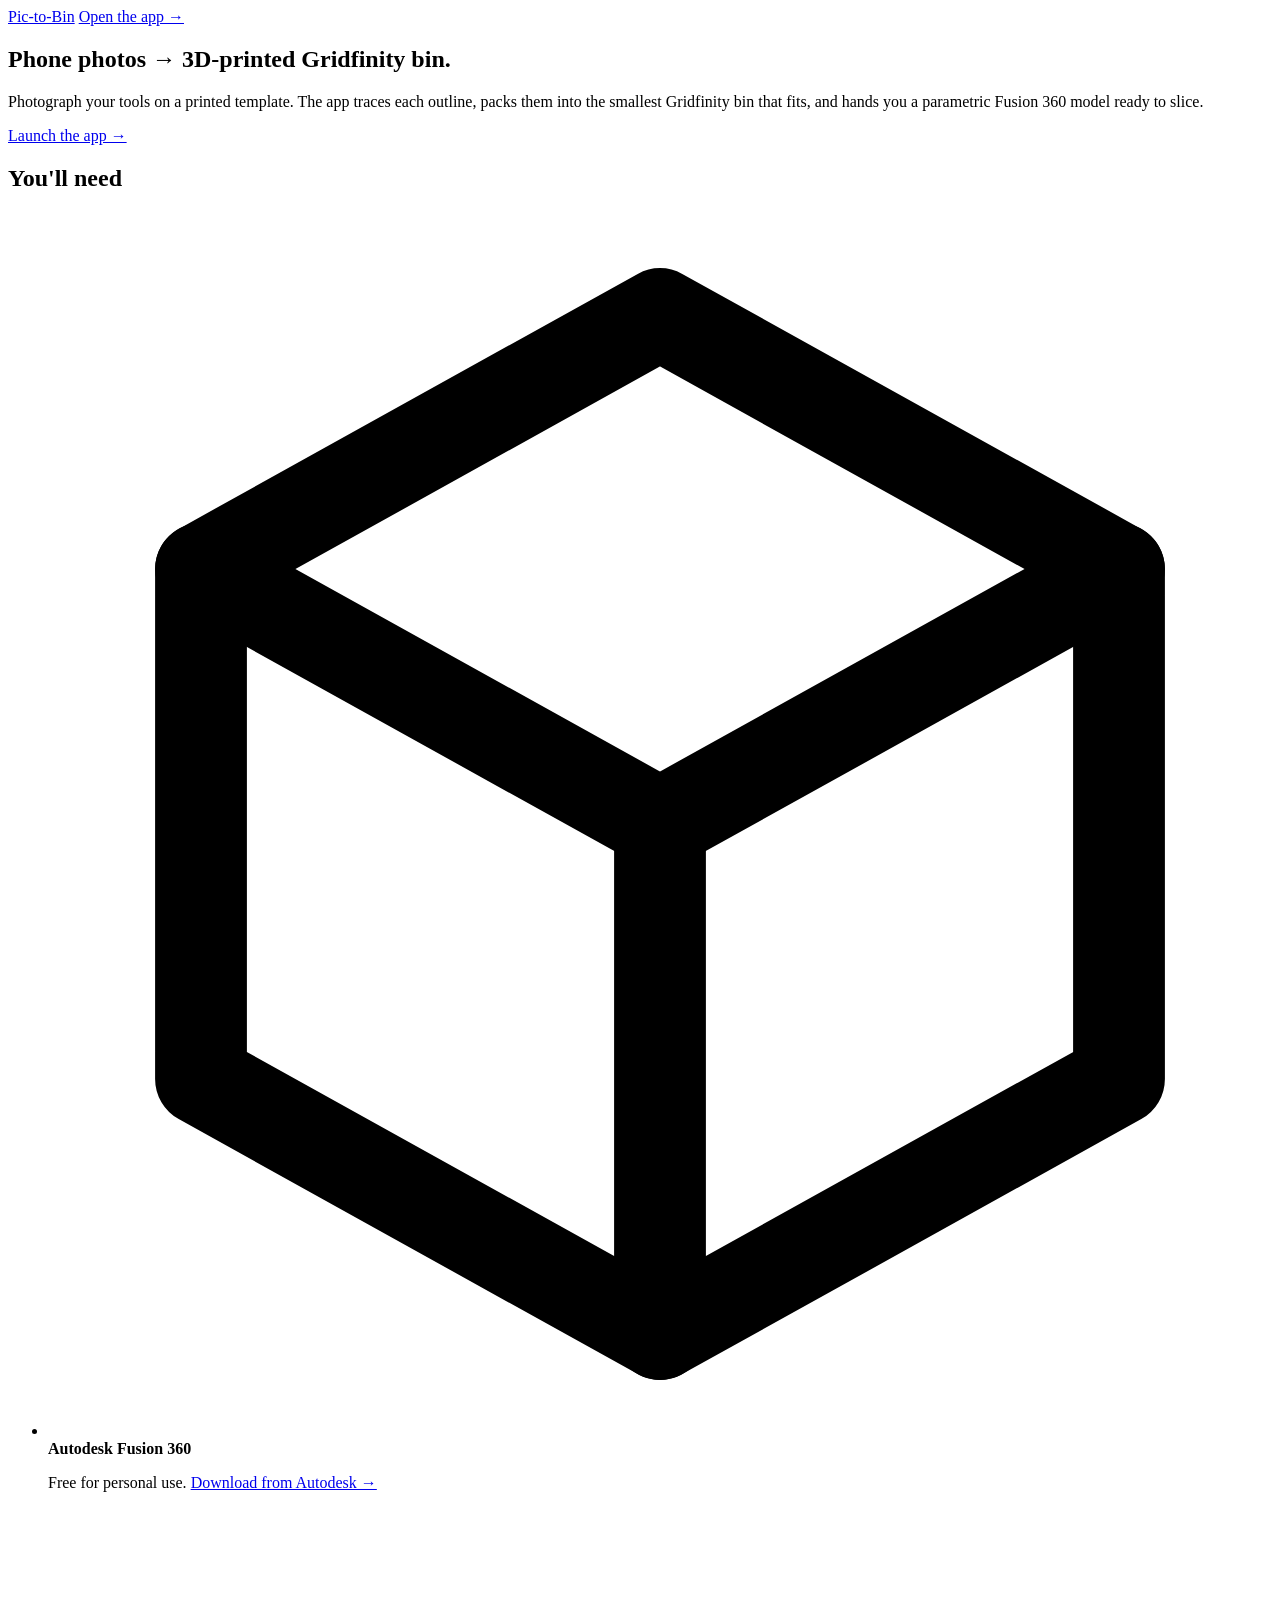
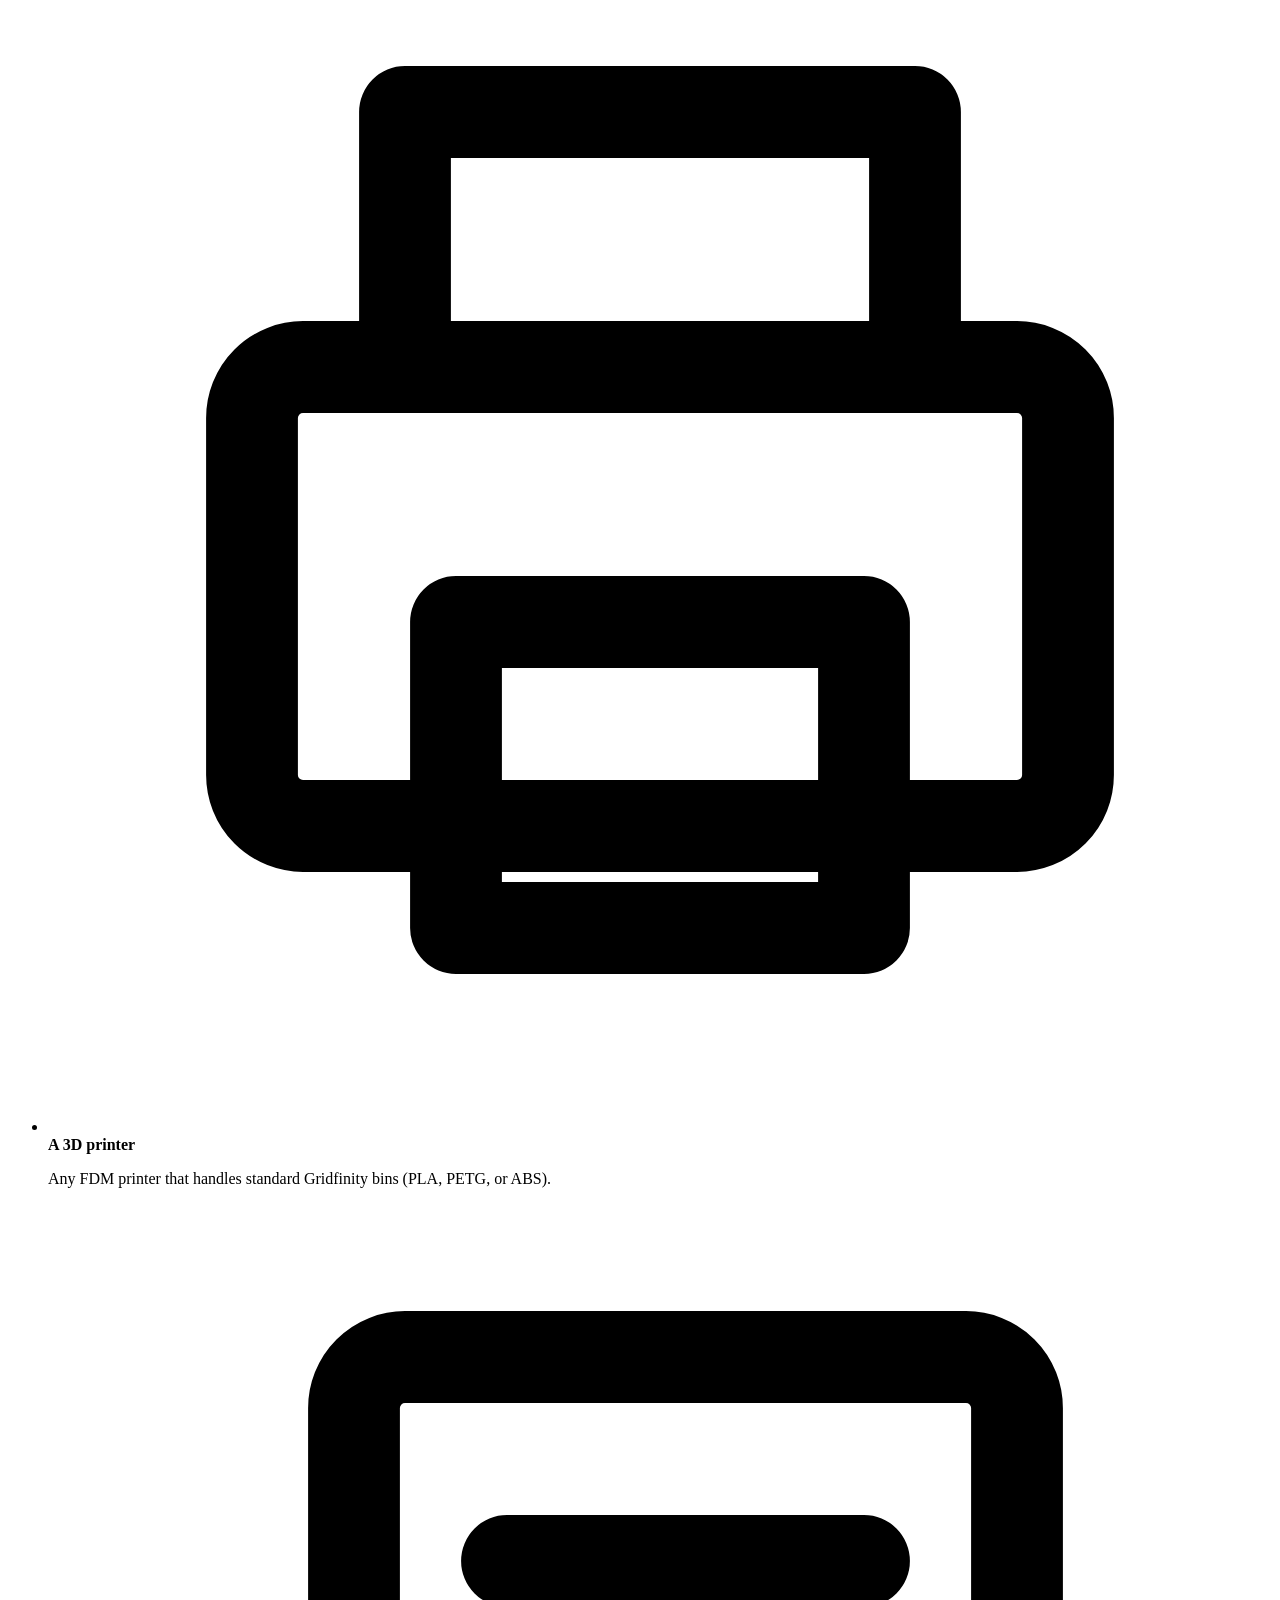
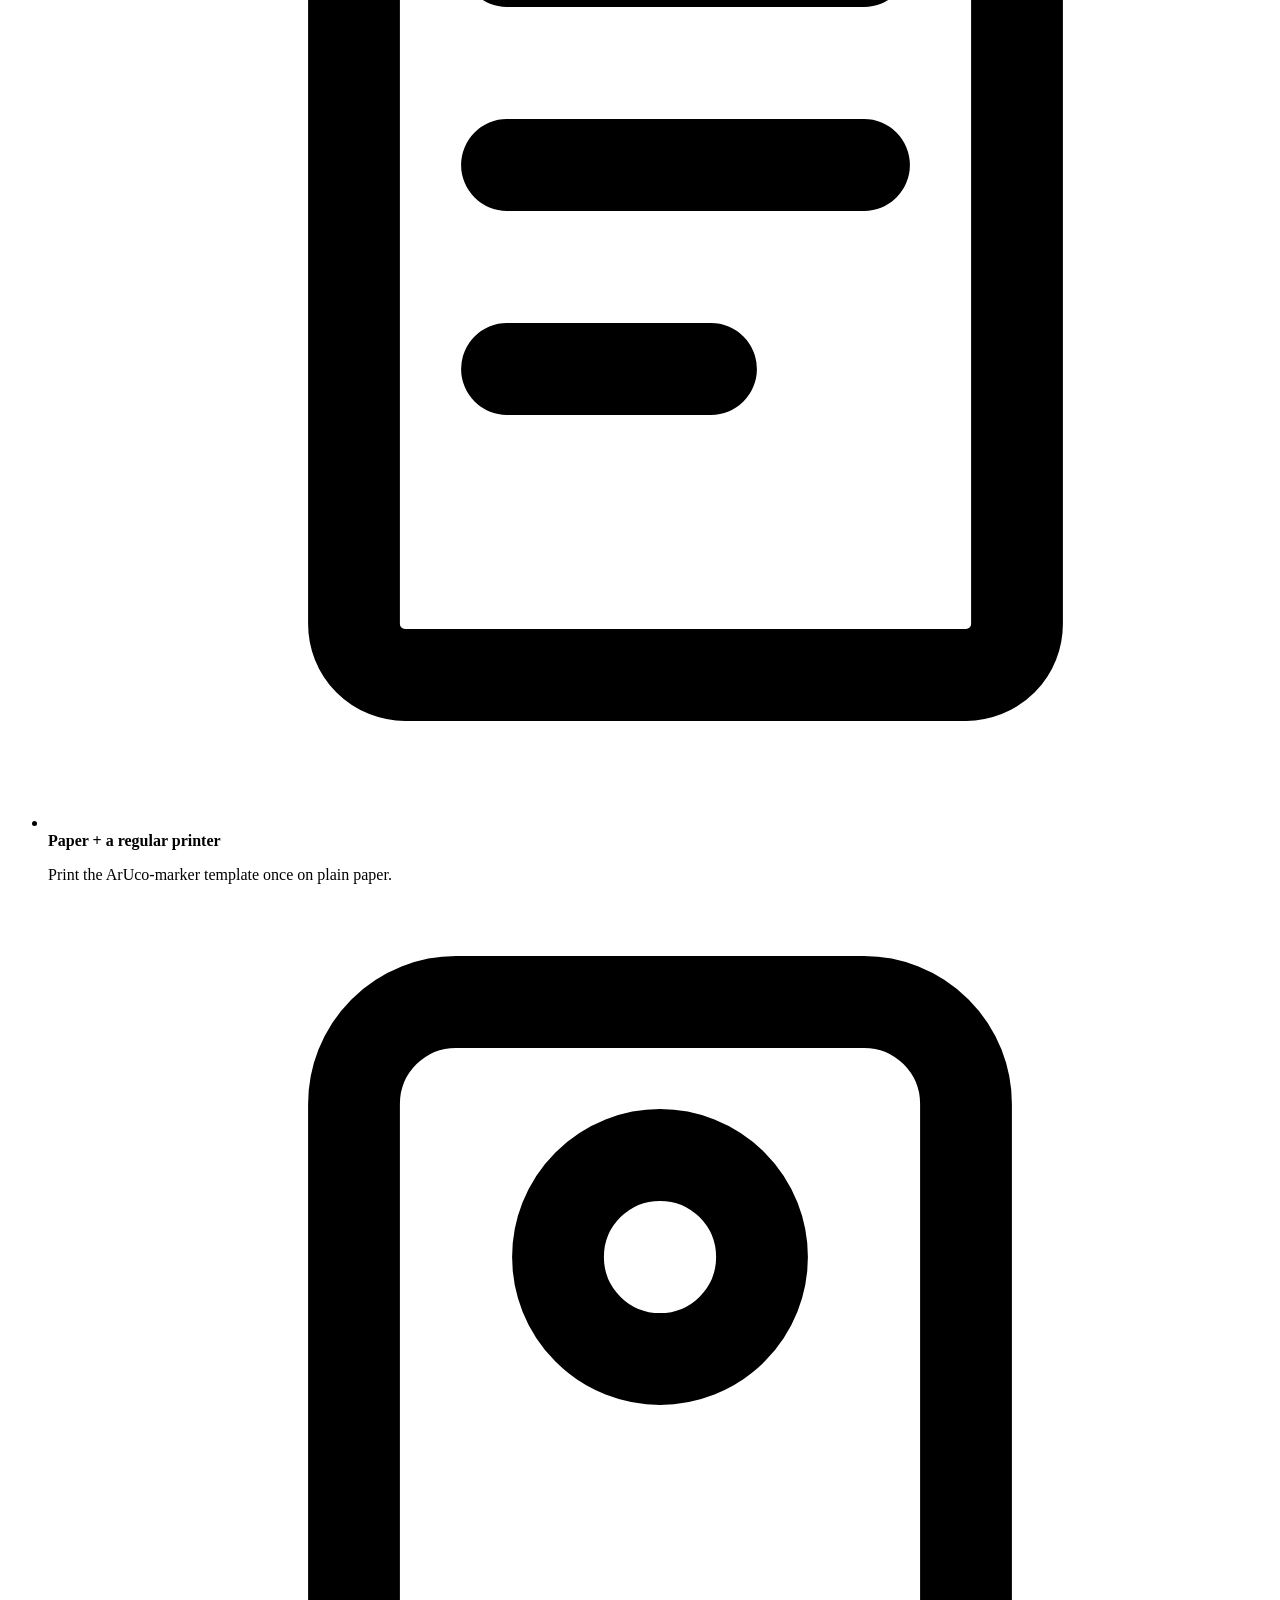
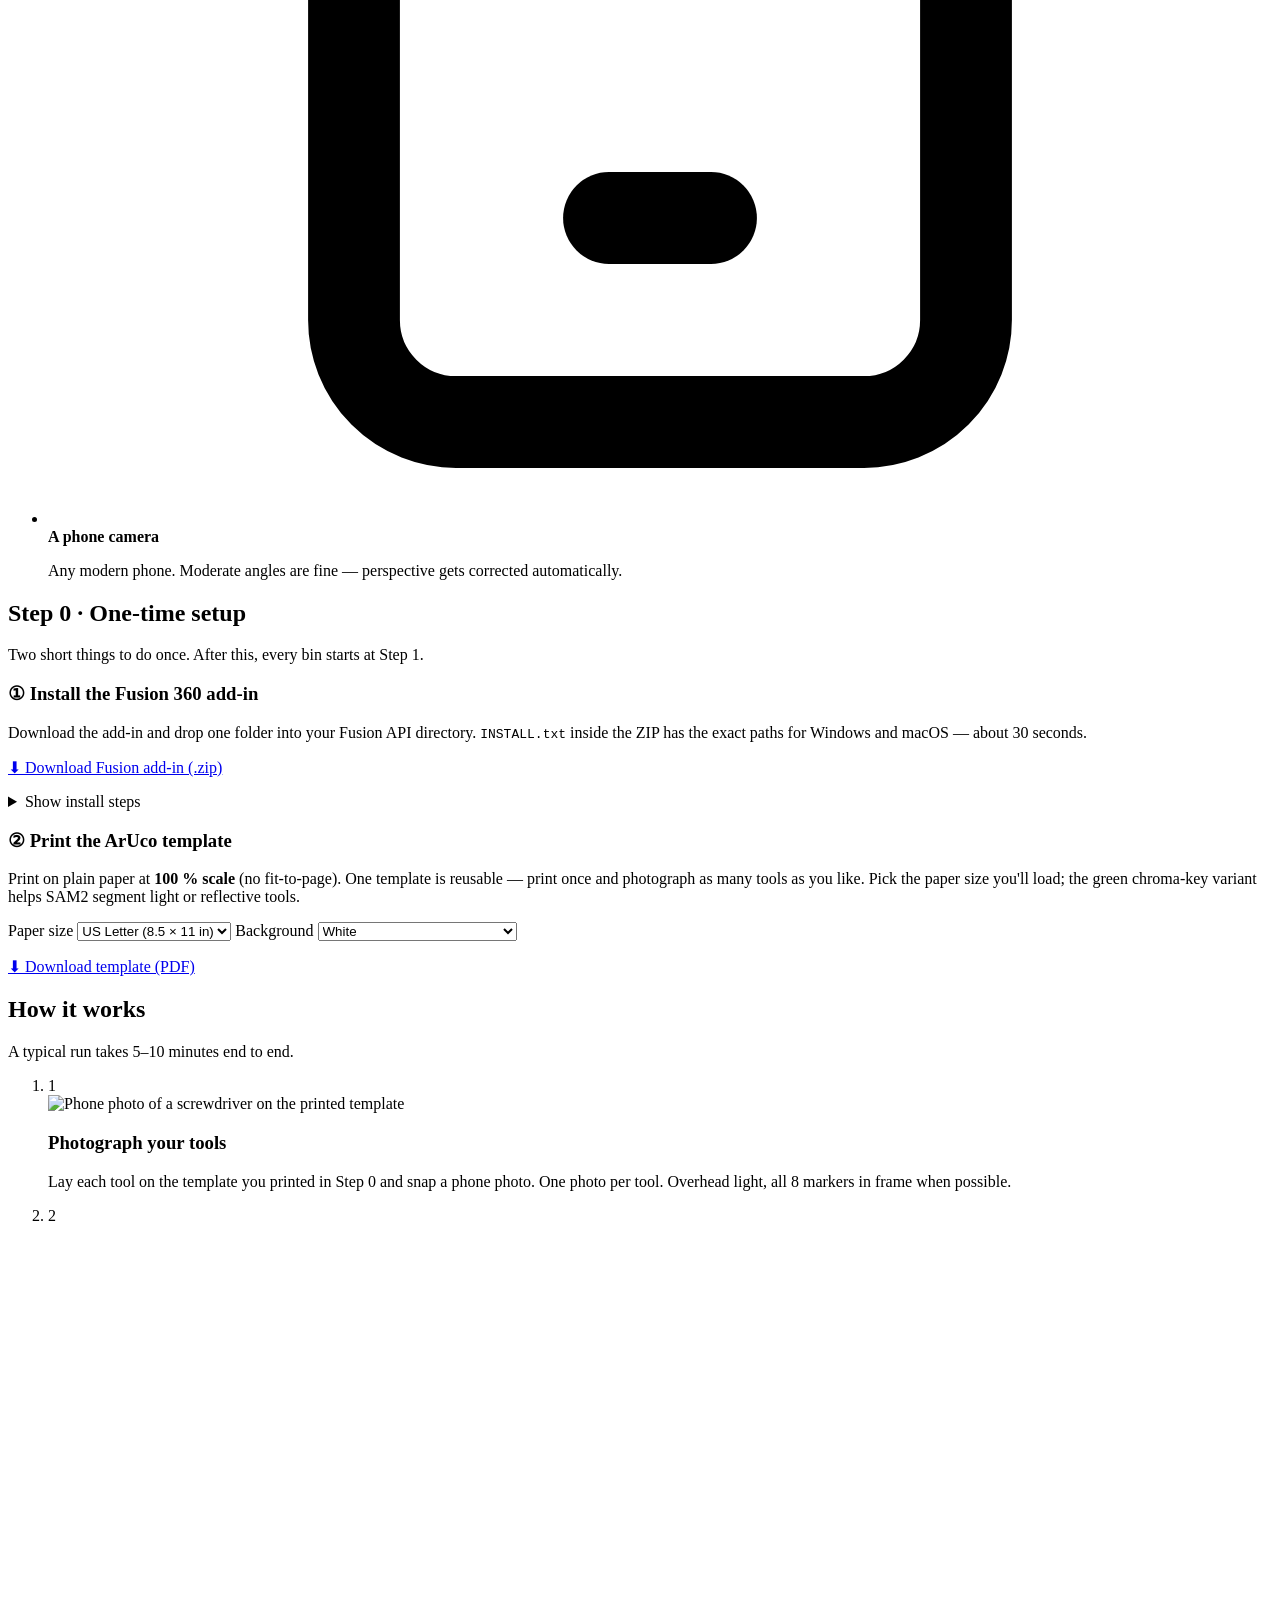
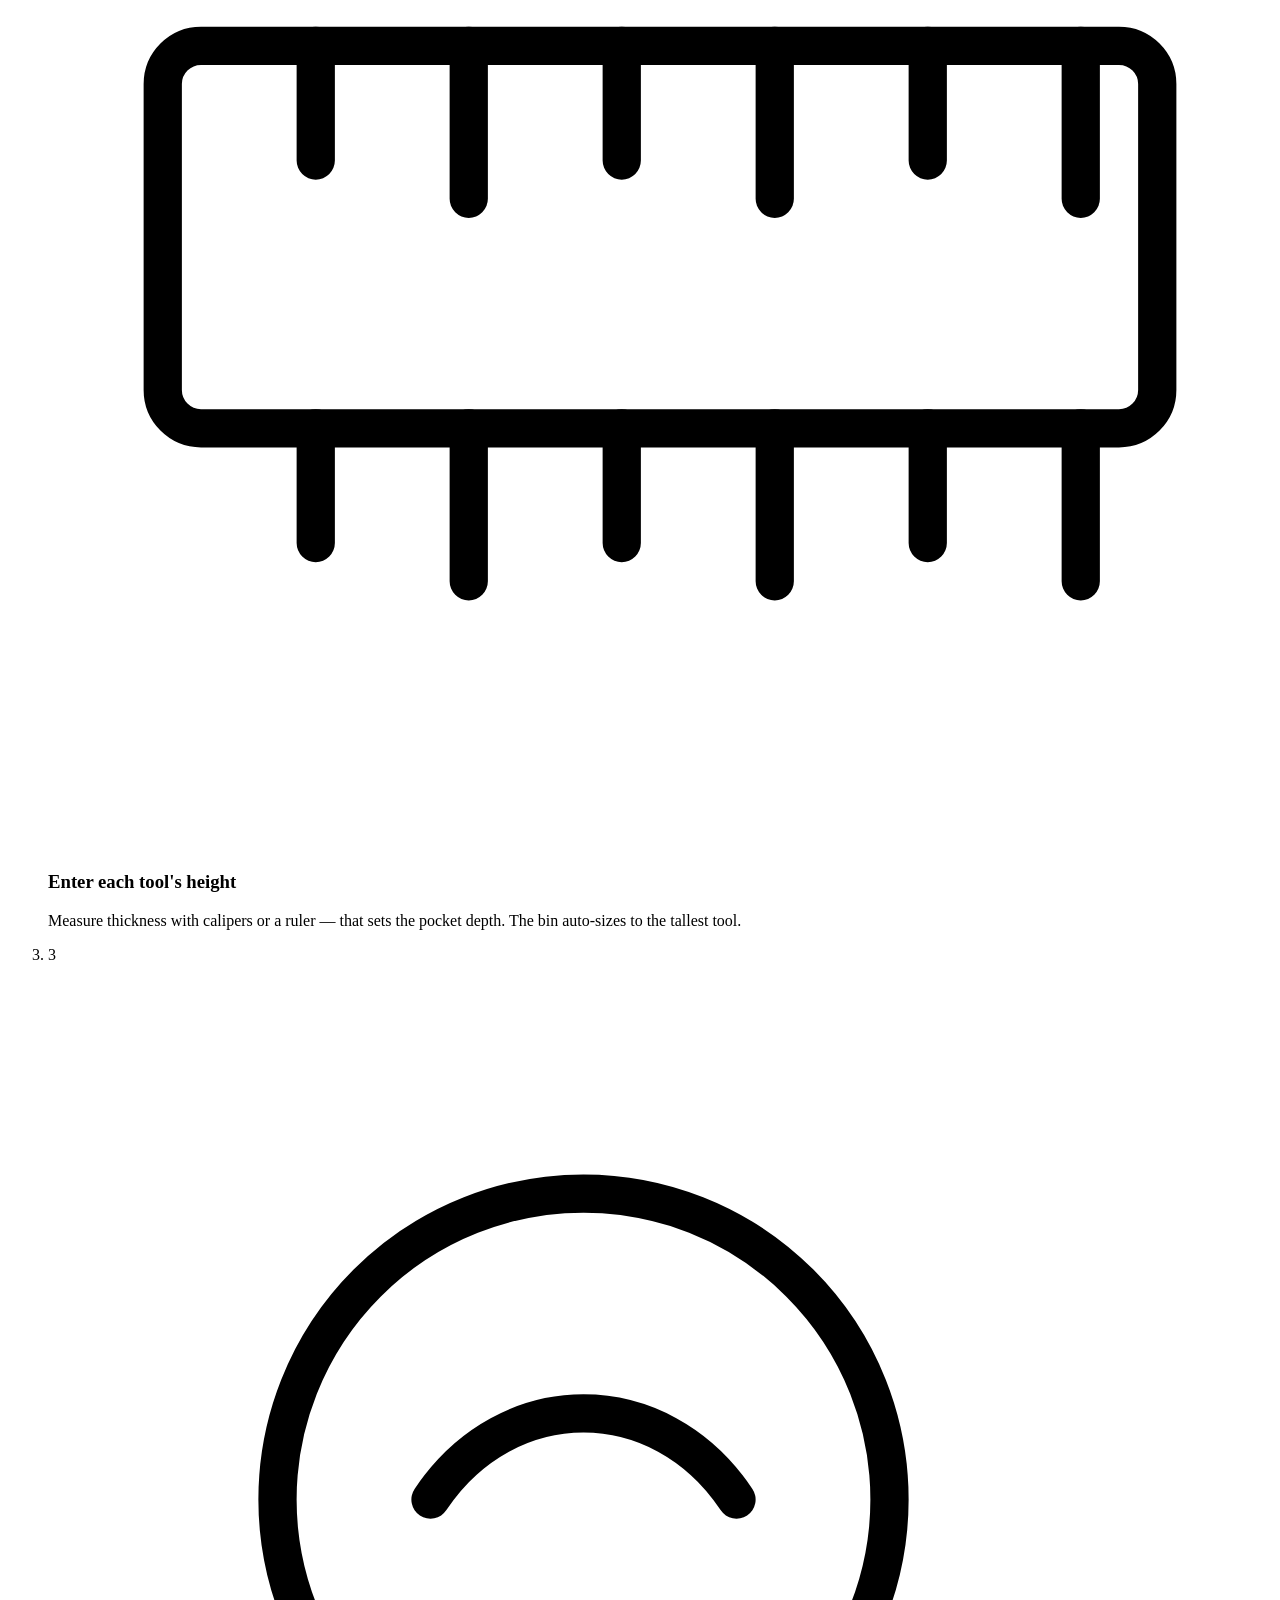
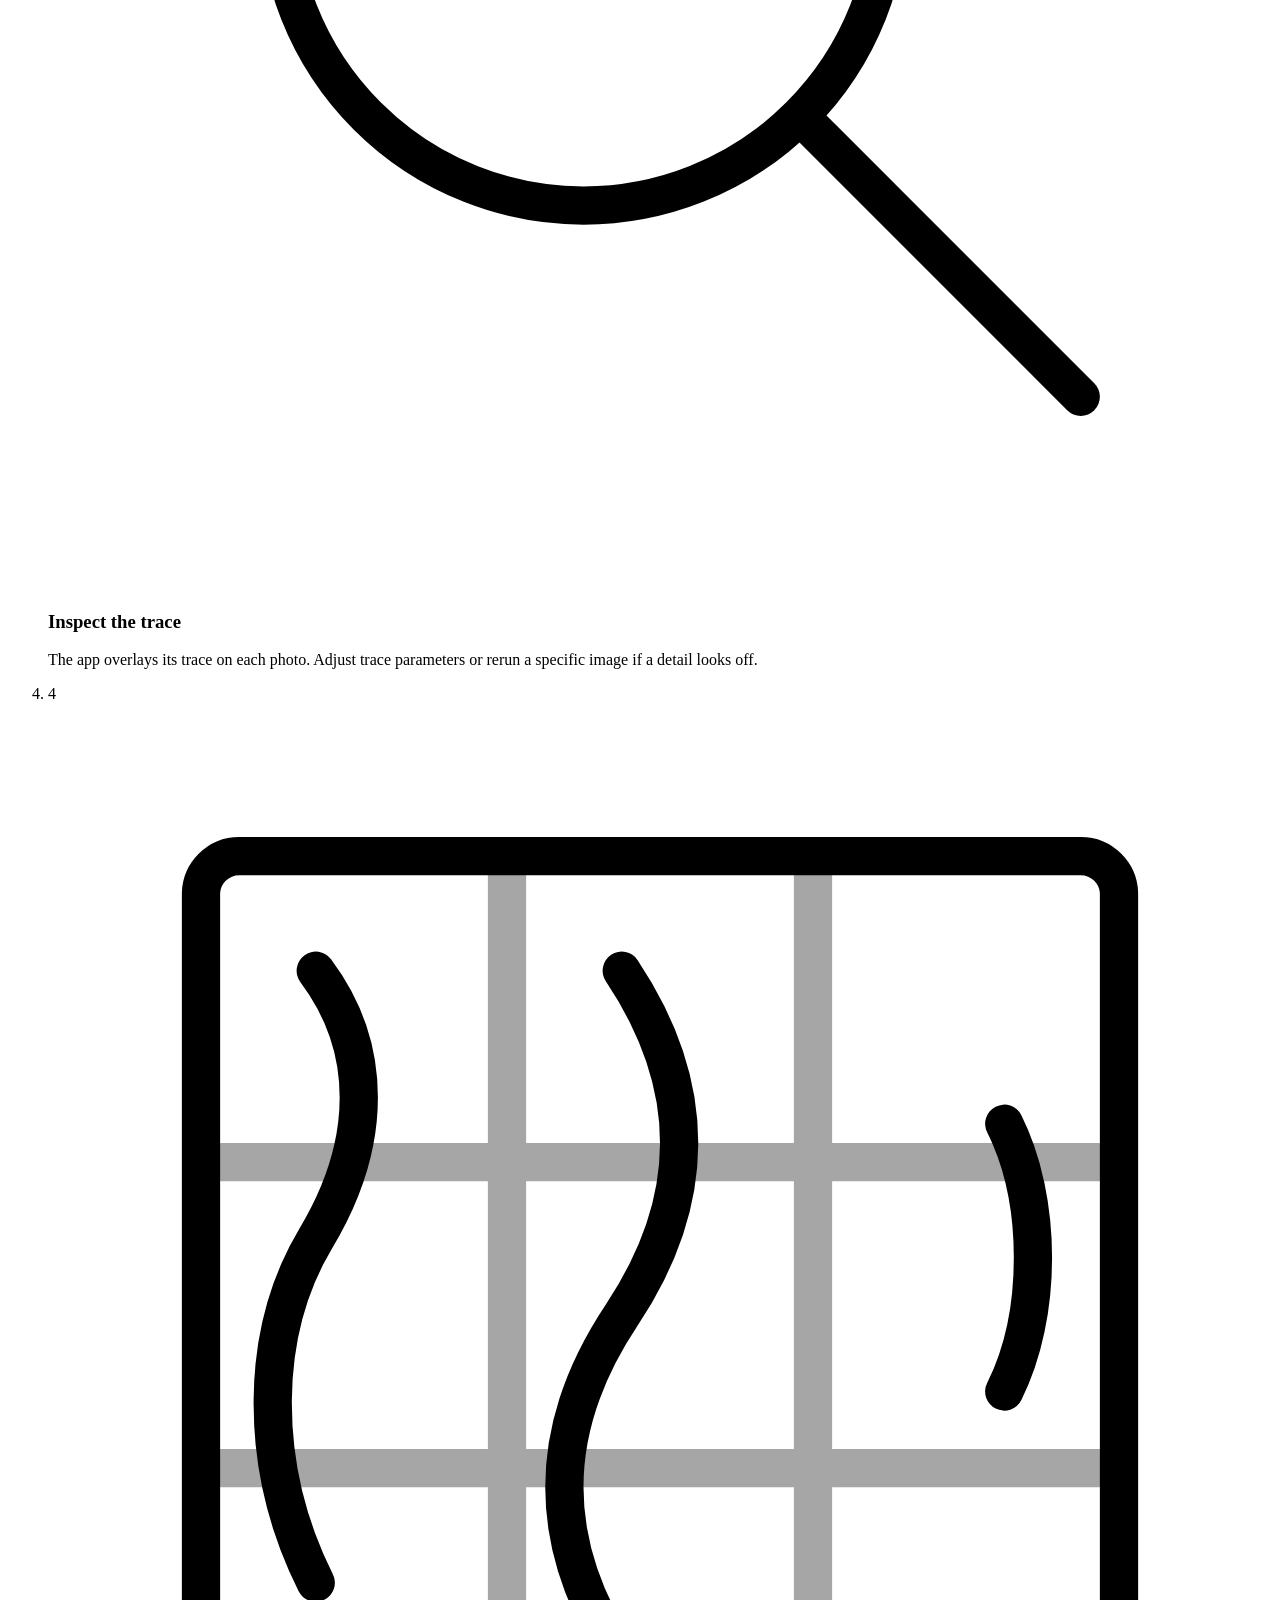
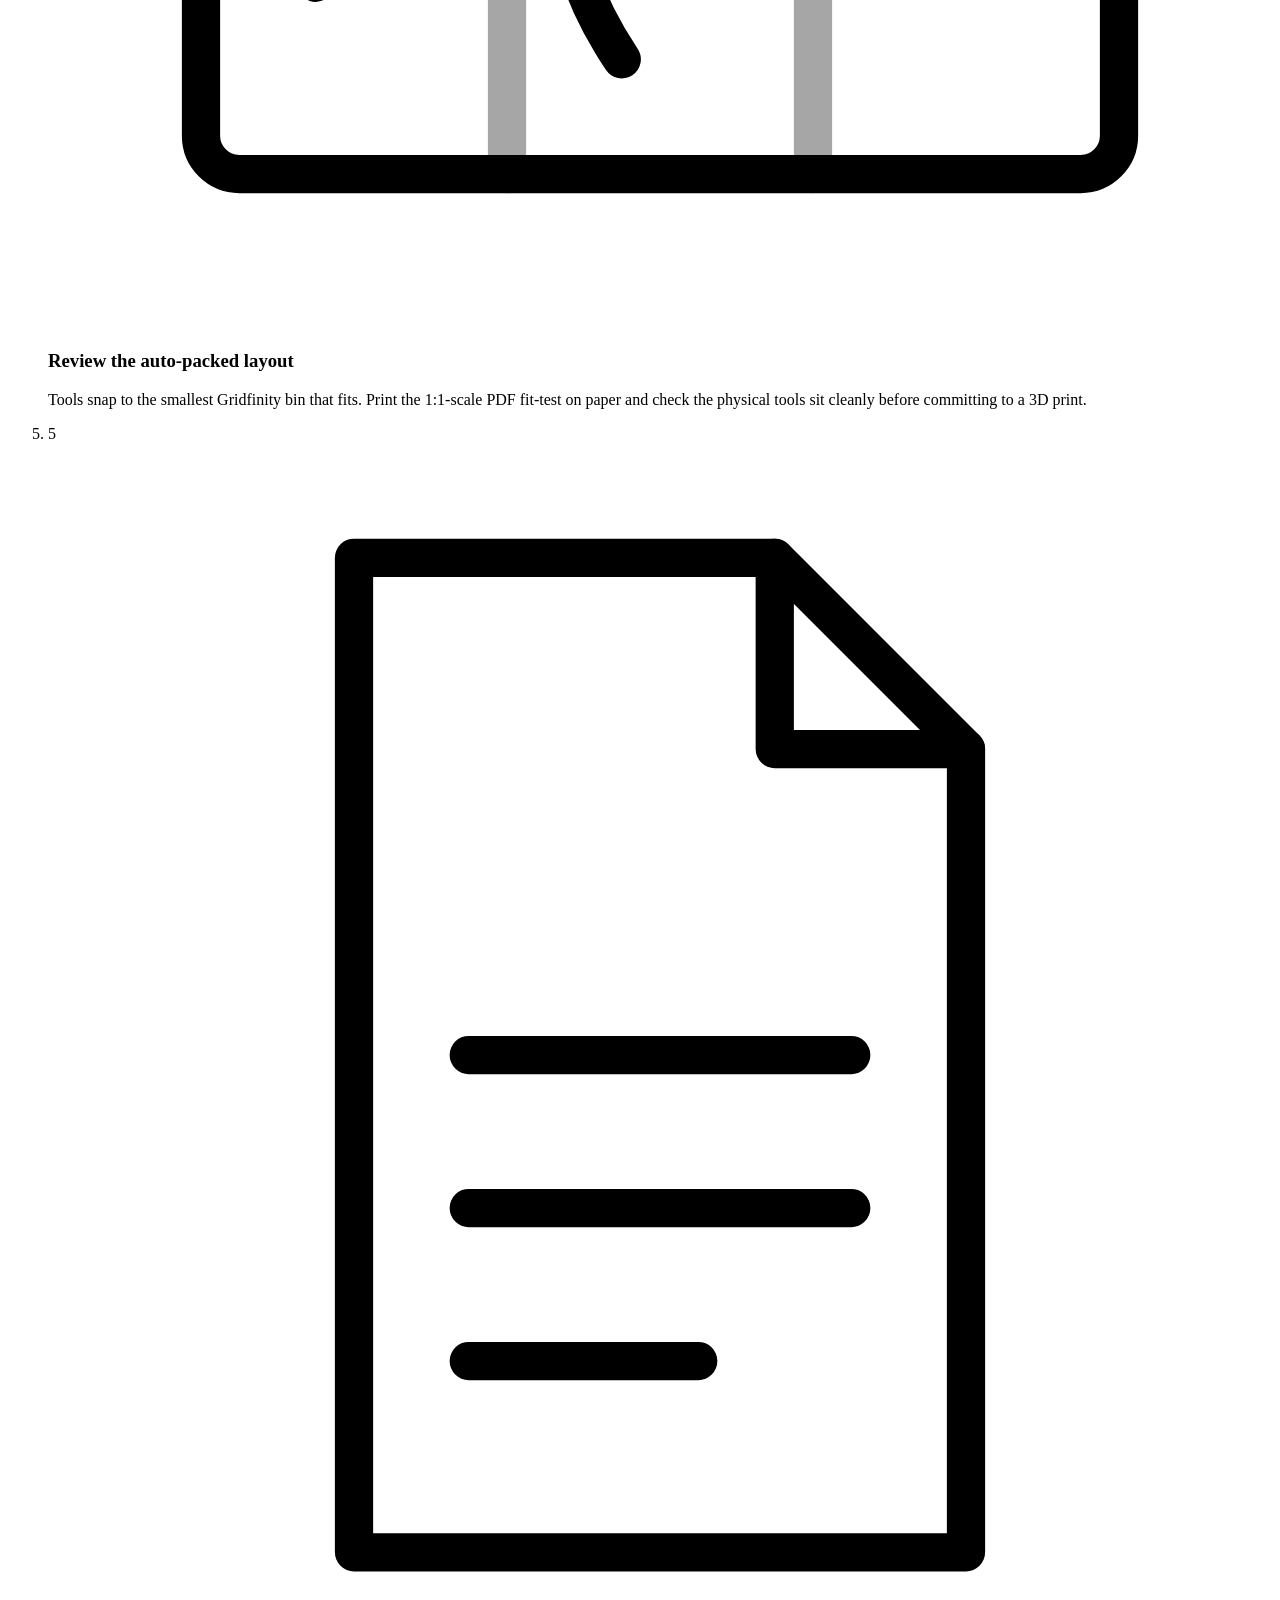
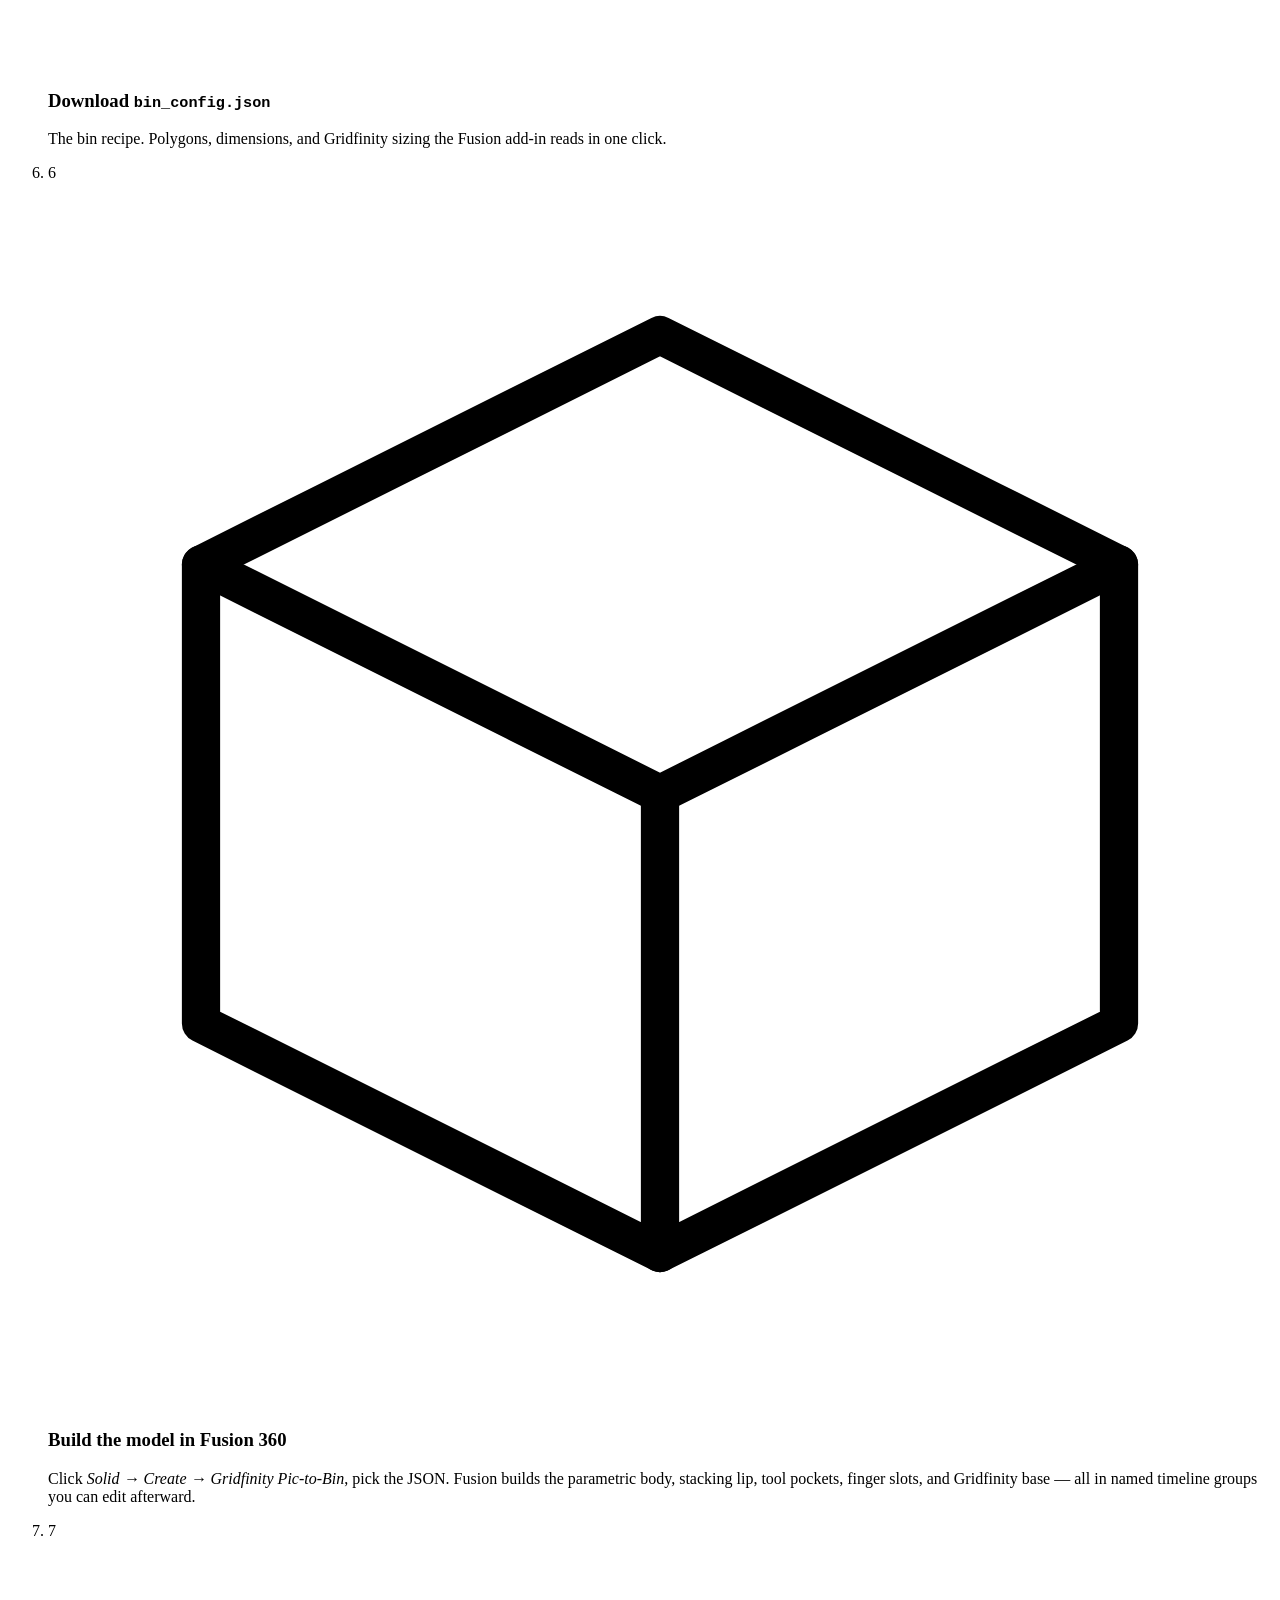
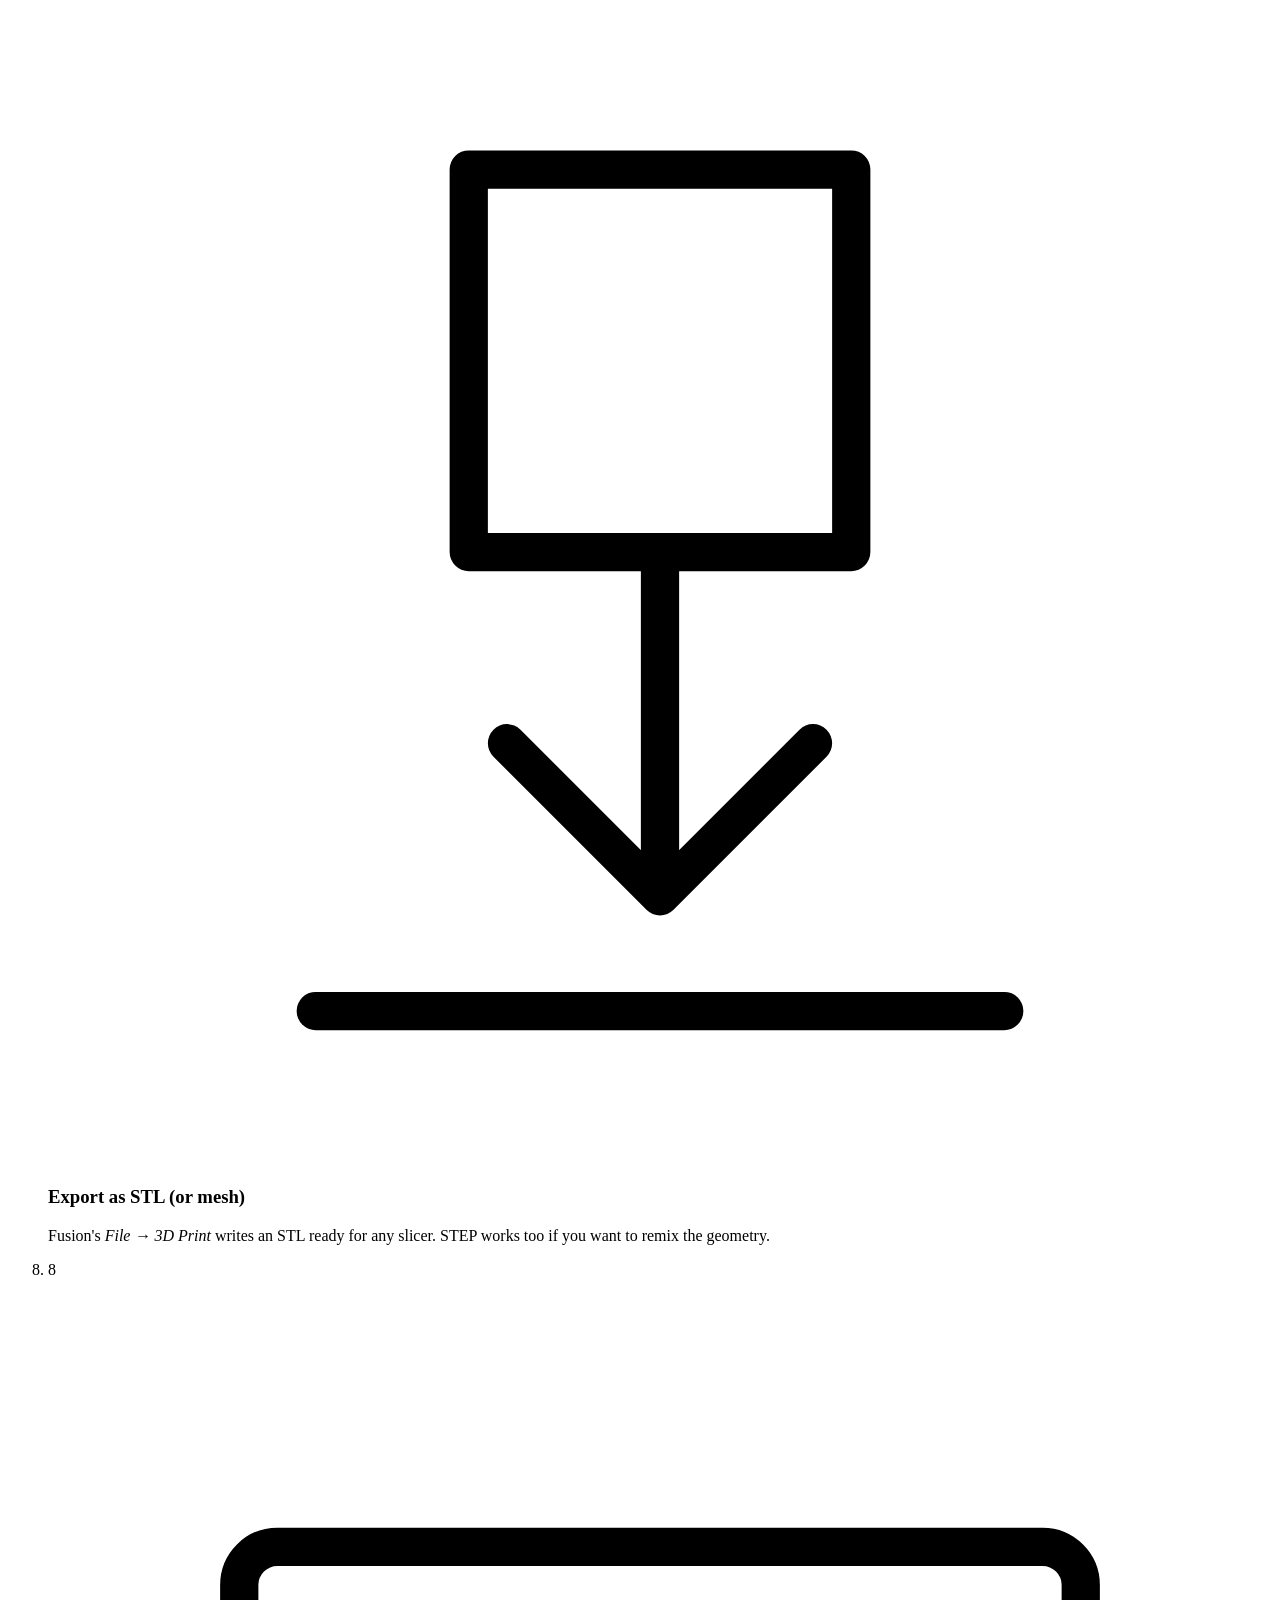
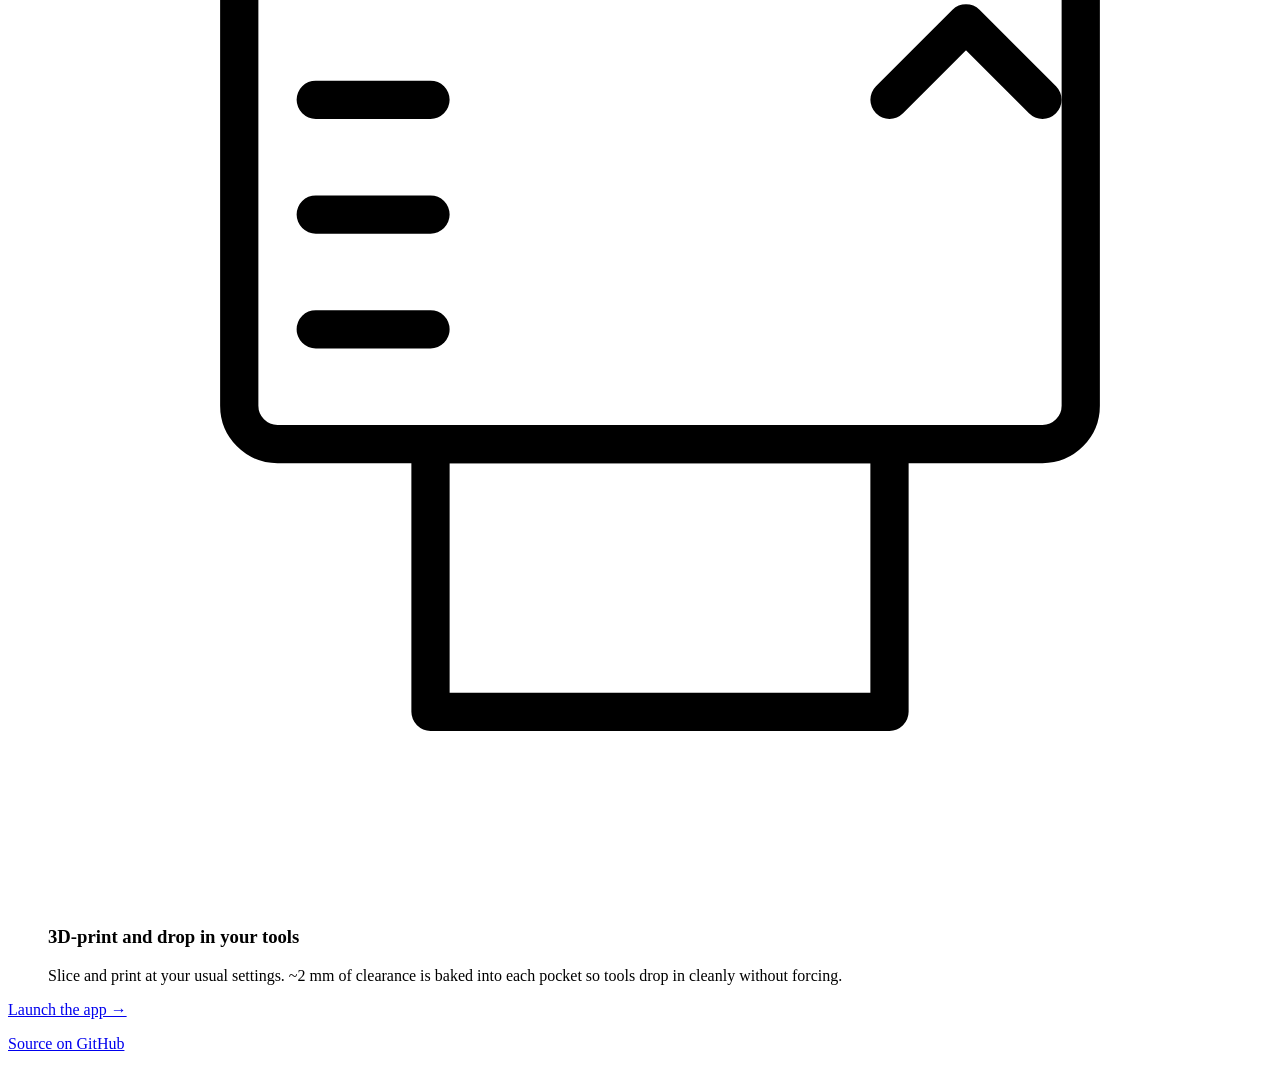
==== pic_to_bin/web/static/home.html @ fcd8dfe0 "Polish web app for hosted use: home page, add-in-only Fusion, one-time setup Three changes that get " ====
<!doctype html>
<html lang="en">
<head>
  <meta charset="utf-8">
  <meta name="viewport" content="width=device-width, initial-scale=1">
  <title>Pic-to-Bin — Phone photos to 3D-printed Gridfinity bins</title>
  <meta name="description" content="Photograph tools on a printed template, get a parametric Gridfinity bin model ready to 3D-print.">
  <link rel="icon" type="image/png" sizes="32x32" href="/static/favicon-32.png">
  <link rel="icon" type="image/png" sizes="64x64" href="/static/favicon-64.png">
  <link rel="stylesheet" href="/static/styles.css">
</head>
<body class="home">

  <header class="home-header">
    <a class="home-brand" href="/">Pic-to-Bin</a>
    <a class="home-nav-link" href="/app">Open the app →</a>
  </header>

  <main class="home-main">

    <!-- Hero -->
    <section class="hero">
      <h1>Phone photos → 3D-printed Gridfinity bin.</h1>
      <p class="hero-sub">
        Photograph your tools on a printed template. The app traces each
        outline, packs them into the smallest Gridfinity bin that fits,
        and hands you a parametric Fusion 360 model ready to slice.
      </p>
      <a class="primary button-link hero-cta" href="/app">Launch the app →</a>
    </section>

    <!-- Requirements -->
    <section class="card">
      <h2>You'll need</h2>
      <ul class="requirements">
        <li>
          <svg viewBox="0 0 24 24" fill="none" stroke="currentColor" stroke-width="1.8" stroke-linecap="round" stroke-linejoin="round">
            <path d="M12 2 3 7v10l9 5 9-5V7z"/>
            <path d="M3 7l9 5 9-5"/>
            <path d="M12 12v10"/>
          </svg>
          <div>
            <strong>Autodesk Fusion 360</strong>
            <p>Free for personal use.
              <a href="https://www.autodesk.com/products/fusion/personal" target="_blank" rel="noopener">Download from Autodesk →</a>
            </p>
          </div>
        </li>
        <li>
          <svg viewBox="0 0 24 24" fill="none" stroke="currentColor" stroke-width="1.8" stroke-linecap="round" stroke-linejoin="round">
            <rect x="4" y="9" width="16" height="9" rx="1"/>
            <path d="M7 9V4h10v5"/>
            <path d="M8 14h8v6H8z"/>
          </svg>
          <div>
            <strong>A 3D printer</strong>
            <p>Any FDM printer that handles standard Gridfinity bins (PLA, PETG, or ABS).</p>
          </div>
        </li>
        <li>
          <svg viewBox="0 0 24 24" fill="none" stroke="currentColor" stroke-width="1.8" stroke-linecap="round" stroke-linejoin="round">
            <rect x="6" y="3" width="13" height="18" rx="1"/>
            <path d="M9 7h7M9 11h7M9 15h4"/>
          </svg>
          <div>
            <strong>Paper + a regular printer</strong>
            <p>Print the ArUco-marker template once on plain paper.</p>
          </div>
        </li>
        <li>
          <svg viewBox="0 0 24 24" fill="none" stroke="currentColor" stroke-width="1.8" stroke-linecap="round" stroke-linejoin="round">
            <rect x="6" y="2" width="12" height="20" rx="2"/>
            <path d="M11 18h2"/>
            <circle cx="12" cy="7" r="2"/>
          </svg>
          <div>
            <strong>A phone camera</strong>
            <p>Any modern phone. Moderate angles are fine — perspective gets corrected automatically.</p>
          </div>
        </li>
      </ul>
    </section>

    <!-- Step 0: One-time setup (Fusion add-in + print template) -->
    <section class="card fusion-install-card">
      <h2>Step 0 · One-time setup</h2>
      <p class="section-hint">
        Two short things to do once. After this, every bin starts at Step 1.
      </p>

      <div class="setup-block">
        <h3>① Install the Fusion 360 add-in</h3>
        <p>
          Download the add-in and drop one folder into your Fusion API
          directory. <code>INSTALL.txt</code> inside the ZIP has the
          exact paths for Windows and macOS — about 30 seconds.
        </p>
        <p>
          <a class="primary button-link" href="/download/fusion-addin.zip" download>
            ⬇ Download Fusion add-in (.zip)
          </a>
        </p>
        <details class="install-summary">
          <summary>Show install steps</summary>
          <ol class="fusion-steps">
            <li>
              Extract <code>pic-to-bin-fusion.zip</code>. Inside you'll see
              an <code>AddIns/pic_to_bin/</code> folder.
            </li>
            <li>
              Open your Fusion 360 API directory:
              <ul>
                <li><strong>Windows:</strong> <code>%APPDATA%\Autodesk\Autodesk Fusion 360\API</code></li>
                <li><strong>macOS:</strong> <code>~/Library/Application Support/Autodesk/Autodesk Fusion 360/API</code></li>
              </ul>
            </li>
            <li>
              Drag the ZIP's <code>AddIns/pic_to_bin</code> folder into
              the API's <code>AddIns/</code> folder (so the path ends with
              <code>…/AddIns/pic_to_bin/pic_to_bin.py</code>).
            </li>
            <li>
              In Fusion 360, press <strong>Shift+S</strong>, switch to the
              <strong>Add-Ins</strong> tab, select <em>pic_to_bin</em>, and
              click <strong>Run</strong>. Tick <em>"Run on Startup"</em> so
              the button shows up every session.
            </li>
            <li>
              In a Design workspace, the new button appears under
              <em>Solid → Create → Gridfinity Pic-to-Bin</em>.
            </li>
          </ol>
        </details>
      </div>

      <div class="setup-block">
        <h3>② Print the ArUco template</h3>
        <p>
          Print on plain paper at <strong>100 % scale</strong> (no
          fit-to-page). One template is reusable — print once and
          photograph as many tools as you like. Pick the paper size
          you'll load; the green chroma-key variant helps SAM2 segment
          light or reflective tools.
        </p>
        <div class="template-picker">
          <label class="template-field">
            <span>Paper size</span>
            <select id="tpl-size">
              <option value="letter">US Letter (8.5 × 11 in)</option>
              <option value="legal">US Legal (8.5 × 14 in)</option>
              <option value="a5">A5 (148 × 210 mm)</option>
            </select>
          </label>
          <label class="template-field">
            <span>Background</span>
            <select id="tpl-bg">
              <option value="white">White</option>
              <option value="green">Chroma-key green (#00B140)</option>
            </select>
          </label>
        </div>
        <p>
          <a id="tpl-download"
             class="primary button-link"
             href="/static/templates/template_letter_white.pdf"
             download="pic_to_bin_template_letter_white.pdf">
            ⬇ Download template (PDF)
          </a>
        </p>
      </div>
    </section>

    <script>
      // Wire the template-picker selects to the download link.
      (() => {
        const size = document.getElementById('tpl-size');
        const bg = document.getElementById('tpl-bg');
        const link = document.getElementById('tpl-download');
        if (!size || !bg || !link) return;
        const update = () => {
          const s = size.value, b = bg.value;
          link.href = `/static/templates/template_${s}_${b}.pdf`;
          link.setAttribute(
            'download', `pic_to_bin_template_${s}_${b}.pdf`);
        };
        size.addEventListener('change', update);
        bg.addEventListener('change', update);
      })();
    </script>

    <!-- How it works -->
    <section class="card">
      <h2>How it works</h2>
      <p class="section-hint">A typical run takes 5–10 minutes end to end.</p>

      <ol class="how-steps">

        <li>
          <div class="step-num">1</div>
          <img class="step-photo" src="/static/photo_tips/screwdriver_green.jpg" alt="Phone photo of a screwdriver on the printed template">
          <div class="step-text">
            <h3>Photograph your tools</h3>
            <p>Lay each tool on the template you printed in Step 0 and
              snap a phone photo. One photo per tool. Overhead light, all
              8 markers in frame when possible.</p>
          </div>
        </li>

        <li>
          <div class="step-num">2</div>
          <div class="step-icon-art" aria-hidden="true">
            <svg viewBox="0 0 64 64" fill="none" stroke="currentColor" stroke-width="2" stroke-linecap="round" stroke-linejoin="round">
              <rect x="6" y="22" width="52" height="20" rx="2"/>
              <path d="M14 22v6M22 22v8M30 22v6M38 22v8M46 22v6M54 22v8"/>
              <path d="M14 42v6M22 42v8M30 42v6M38 42v8M46 42v6M54 42v8"/>
            </svg>
          </div>
          <div class="step-text">
            <h3>Enter each tool's height</h3>
            <p>Measure thickness with calipers or a ruler — that sets the
              pocket depth. The bin auto-sizes to the tallest tool.</p>
          </div>
        </li>

        <li>
          <div class="step-num">3</div>
          <div class="step-icon-art" aria-hidden="true">
            <svg viewBox="0 0 64 64" fill="none" stroke="currentColor" stroke-width="2" stroke-linecap="round" stroke-linejoin="round">
              <circle cx="28" cy="28" r="16"/>
              <path d="M40 40l14 14"/>
              <path d="M20 28c4-6 12-6 16 0"/>
            </svg>
          </div>
          <div class="step-text">
            <h3>Inspect the trace</h3>
            <p>The app overlays its trace on each photo. Adjust trace
              parameters or rerun a specific image if a detail looks off.</p>
          </div>
        </li>

        <li>
          <div class="step-num">4</div>
          <div class="step-icon-art" aria-hidden="true">
            <svg viewBox="0 0 64 64" fill="none" stroke="currentColor" stroke-width="2" stroke-linecap="round" stroke-linejoin="round">
              <rect x="8" y="8" width="48" height="48" rx="2"/>
              <path d="M8 24h48M8 40h48M24 8v48M40 8v48" stroke-opacity="0.35"/>
              <path d="M14 14c3 4 3 9 0 14s-3 12 0 18M30 14c4 6 4 12 0 18s-4 12 0 18M50 22c2 4 2 10 0 14"/>
            </svg>
          </div>
          <div class="step-text">
            <h3>Review the auto-packed layout</h3>
            <p>Tools snap to the smallest Gridfinity bin that fits.
              Print the 1:1-scale PDF fit-test on paper and check the
              physical tools sit cleanly before committing to a 3D print.</p>
          </div>
        </li>

        <li>
          <div class="step-num">5</div>
          <div class="step-icon-art" aria-hidden="true">
            <svg viewBox="0 0 64 64" fill="none" stroke="currentColor" stroke-width="2" stroke-linecap="round" stroke-linejoin="round">
              <path d="M16 6h22l10 10v42H16z"/>
              <path d="M38 6v10h10"/>
              <path d="M22 32h20M22 40h20M22 48h12"/>
            </svg>
          </div>
          <div class="step-text">
            <h3>Download <code>bin_config.json</code></h3>
            <p>The bin recipe. Polygons, dimensions, and Gridfinity sizing
              the Fusion add-in reads in one click.</p>
          </div>
        </li>

        <li>
          <div class="step-num">6</div>
          <div class="step-icon-art" aria-hidden="true">
            <svg viewBox="0 0 64 64" fill="none" stroke="currentColor" stroke-width="2" stroke-linecap="round" stroke-linejoin="round">
              <path d="M32 8L8 20v24l24 12 24-12V20z"/>
              <path d="M8 20l24 12 24-12"/>
              <path d="M32 32v24"/>
            </svg>
          </div>
          <div class="step-text">
            <h3>Build the model in Fusion 360</h3>
            <p>Click <em>Solid → Create → Gridfinity Pic-to-Bin</em>, pick the
              JSON. Fusion builds the parametric body, stacking lip, tool
              pockets, finger slots, and Gridfinity base — all in named
              timeline groups you can edit afterward.</p>
          </div>
        </li>

        <li>
          <div class="step-num">7</div>
          <div class="step-icon-art" aria-hidden="true">
            <svg viewBox="0 0 64 64" fill="none" stroke="currentColor" stroke-width="2" stroke-linecap="round" stroke-linejoin="round">
              <path d="M22 12h20v20H22z"/>
              <path d="M32 32v18M24 42l8 8 8-8"/>
              <path d="M14 56h36"/>
            </svg>
          </div>
          <div class="step-text">
            <h3>Export as STL (or mesh)</h3>
            <p>Fusion's <em>File → 3D Print</em> writes an STL ready for
              any slicer. STEP works too if you want to remix the geometry.</p>
          </div>
        </li>

        <li>
          <div class="step-num">8</div>
          <div class="step-icon-art" aria-hidden="true">
            <svg viewBox="0 0 64 64" fill="none" stroke="currentColor" stroke-width="2" stroke-linecap="round" stroke-linejoin="round">
              <rect x="10" y="14" width="44" height="26" rx="2"/>
              <rect x="20" y="40" width="24" height="14"/>
              <path d="M14 22h6M14 28h6M14 34h6"/>
              <path d="M44 22l4-4 4 4"/>
            </svg>
          </div>
          <div class="step-text">
            <h3>3D-print and drop in your tools</h3>
            <p>Slice and print at your usual settings. ~2 mm of clearance
              is baked into each pocket so tools drop in cleanly without
              forcing.</p>
          </div>
        </li>

      </ol>
    </section>

    <!-- Bottom CTA -->
    <section class="cta-bottom">
      <a class="primary button-link hero-cta" href="/app">Launch the app →</a>
    </section>

  </main>

  <footer class="home-footer">
    <p>
      <a href="https://github.com/justinhardin/gridfinity-pic-to-bin" target="_blank" rel="noopener">Source on GitHub</a>
    </p>
  </footer>

</body>
</html>
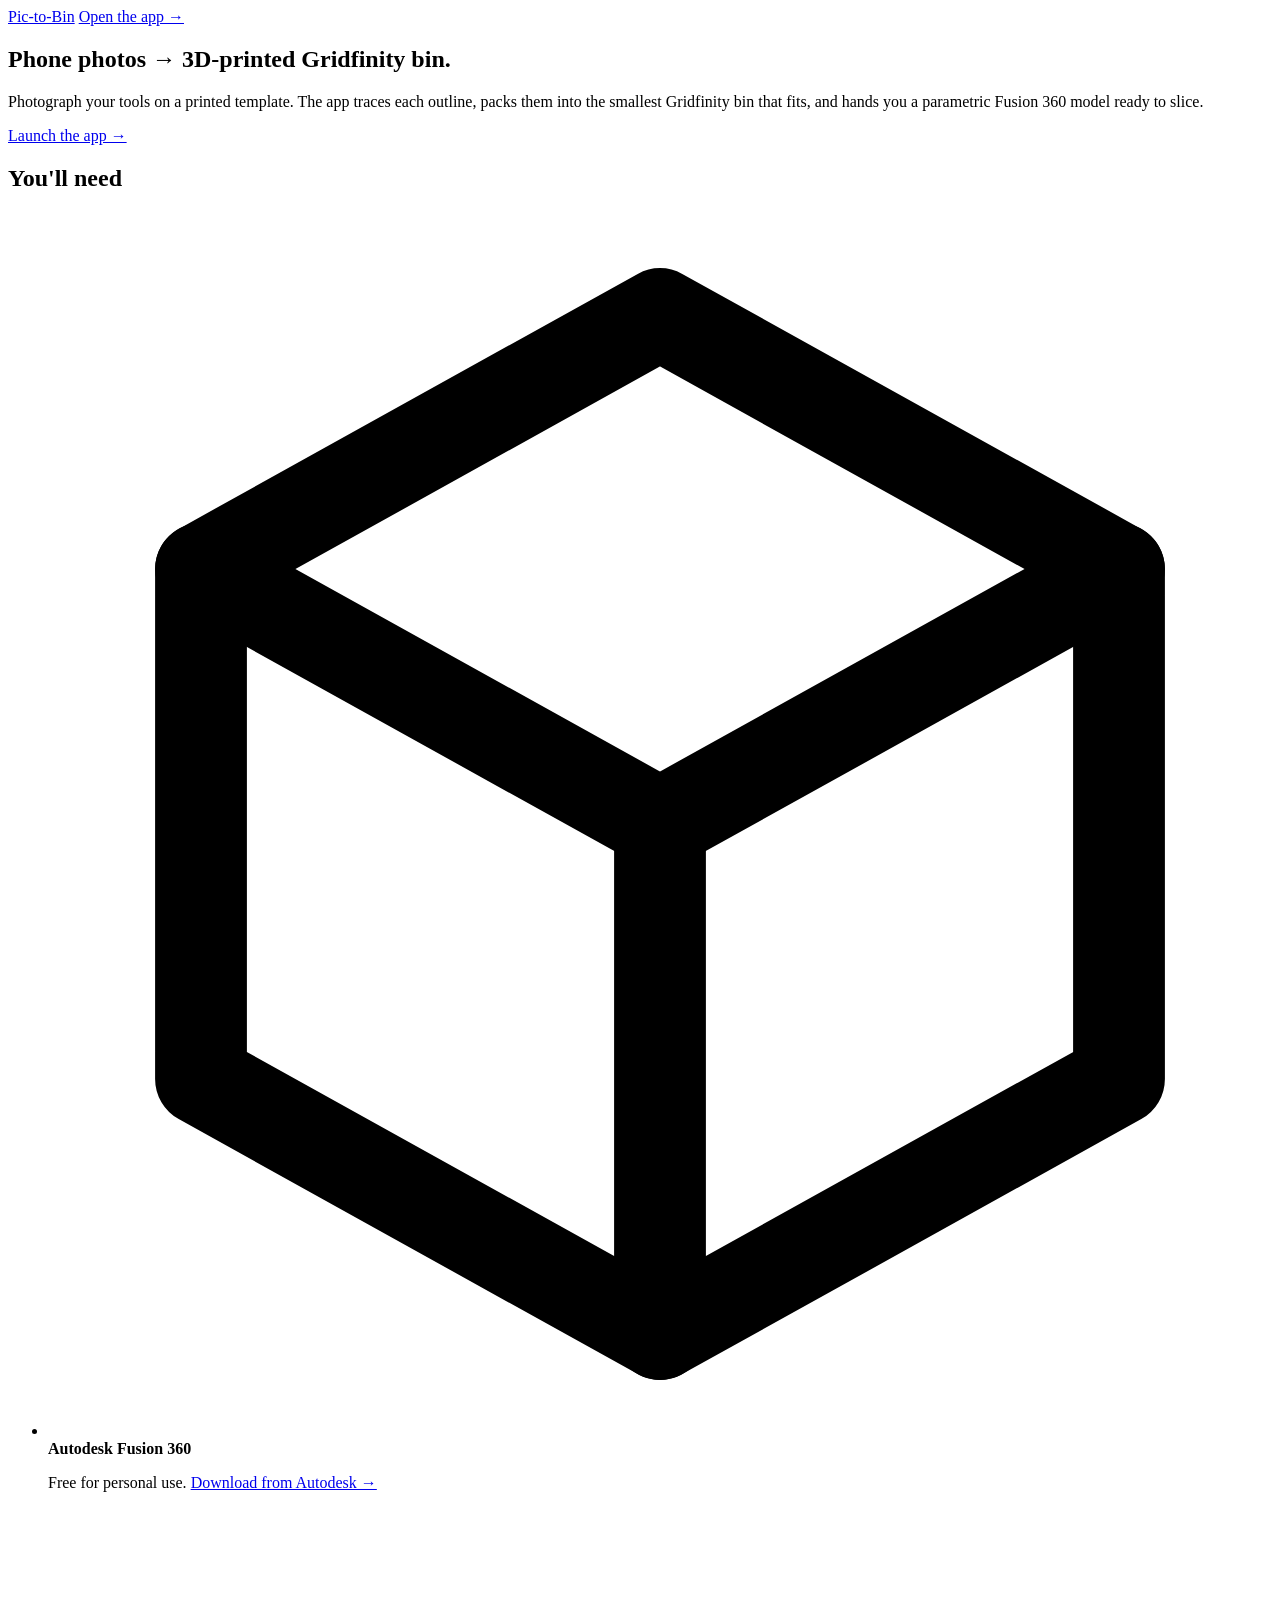
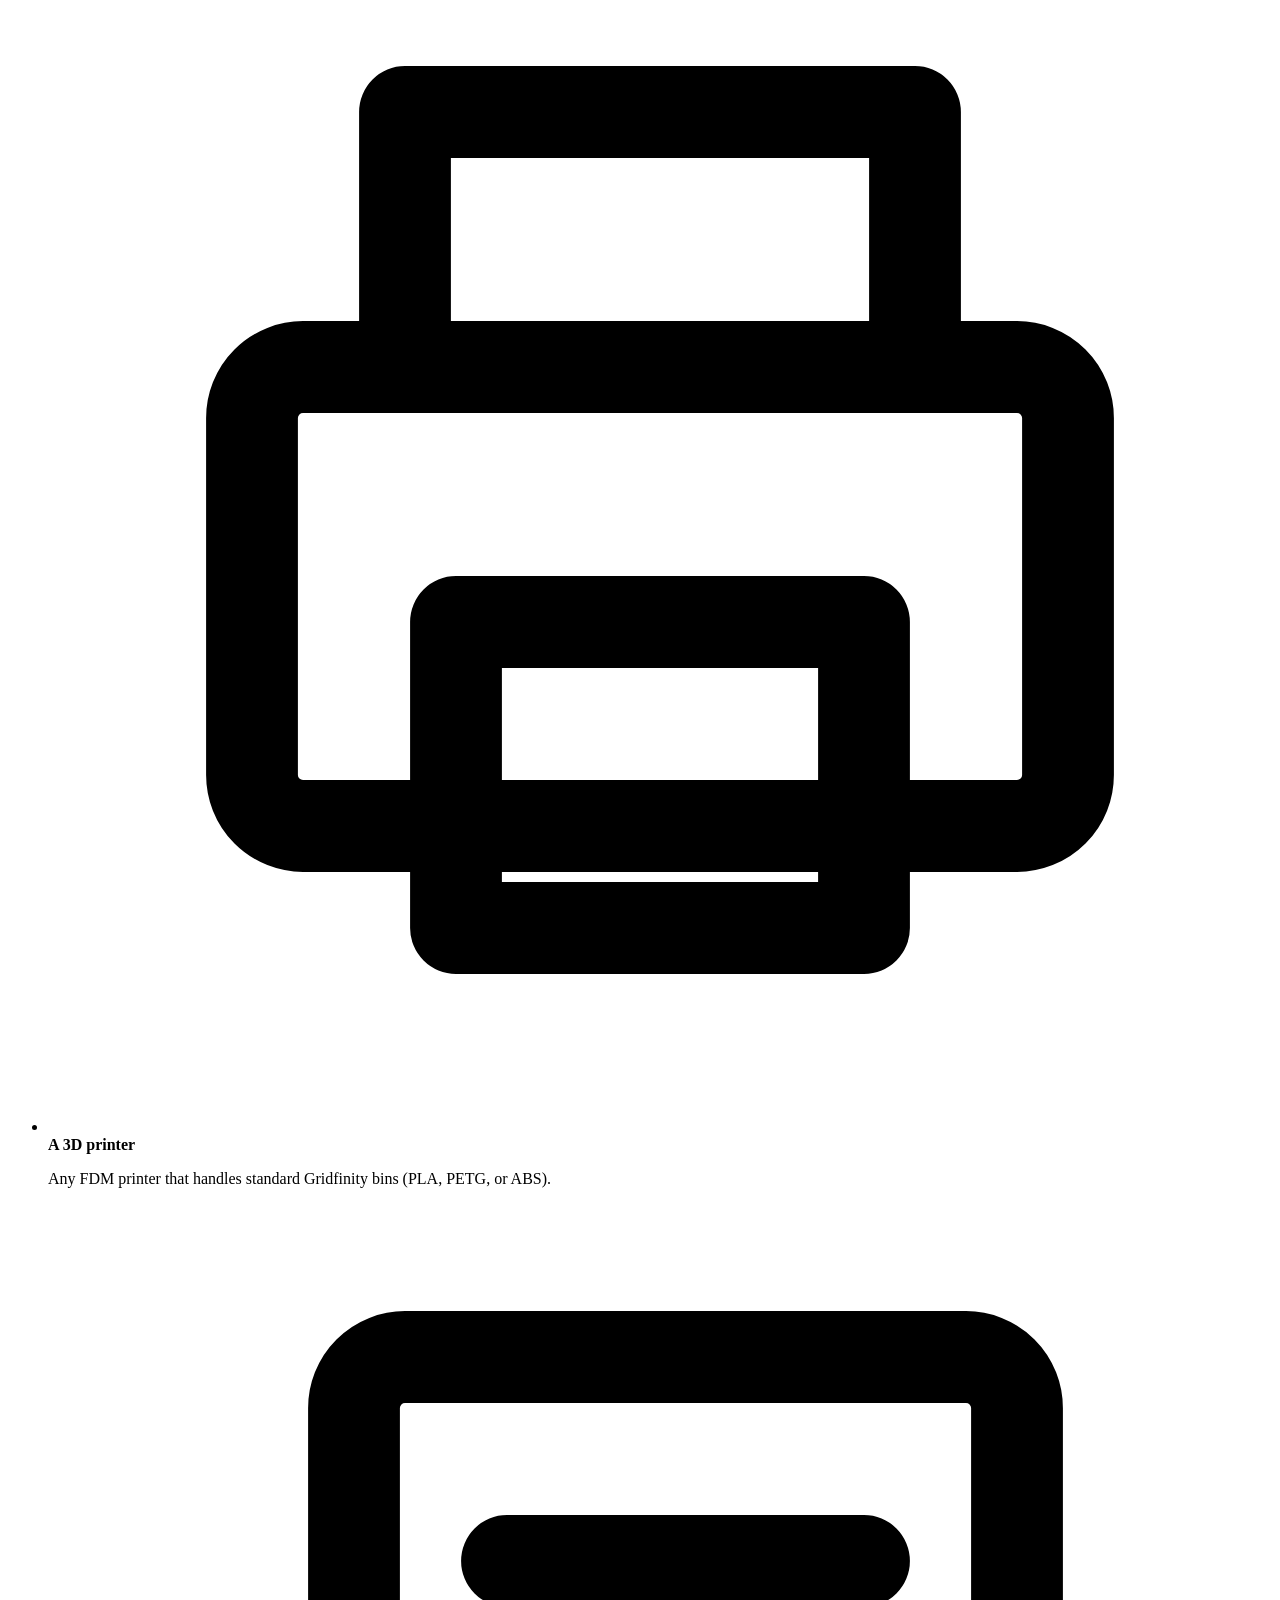
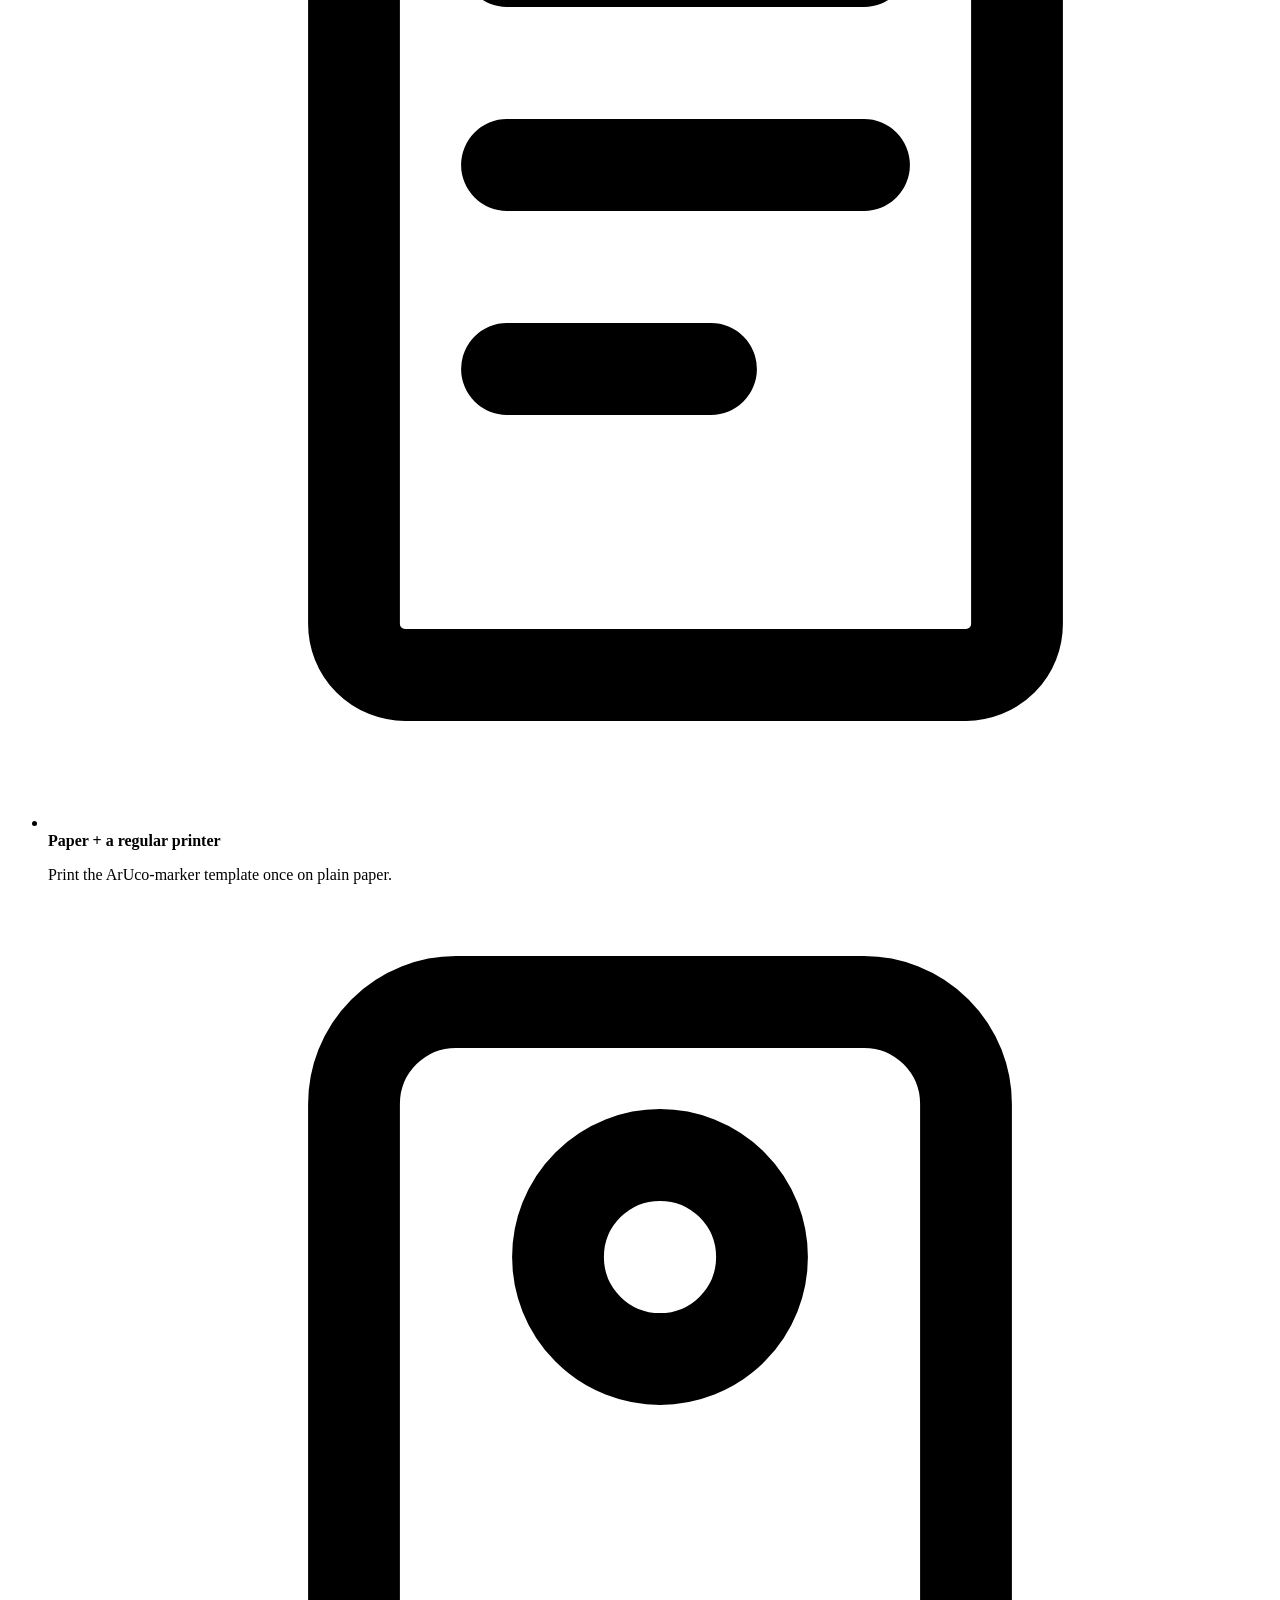
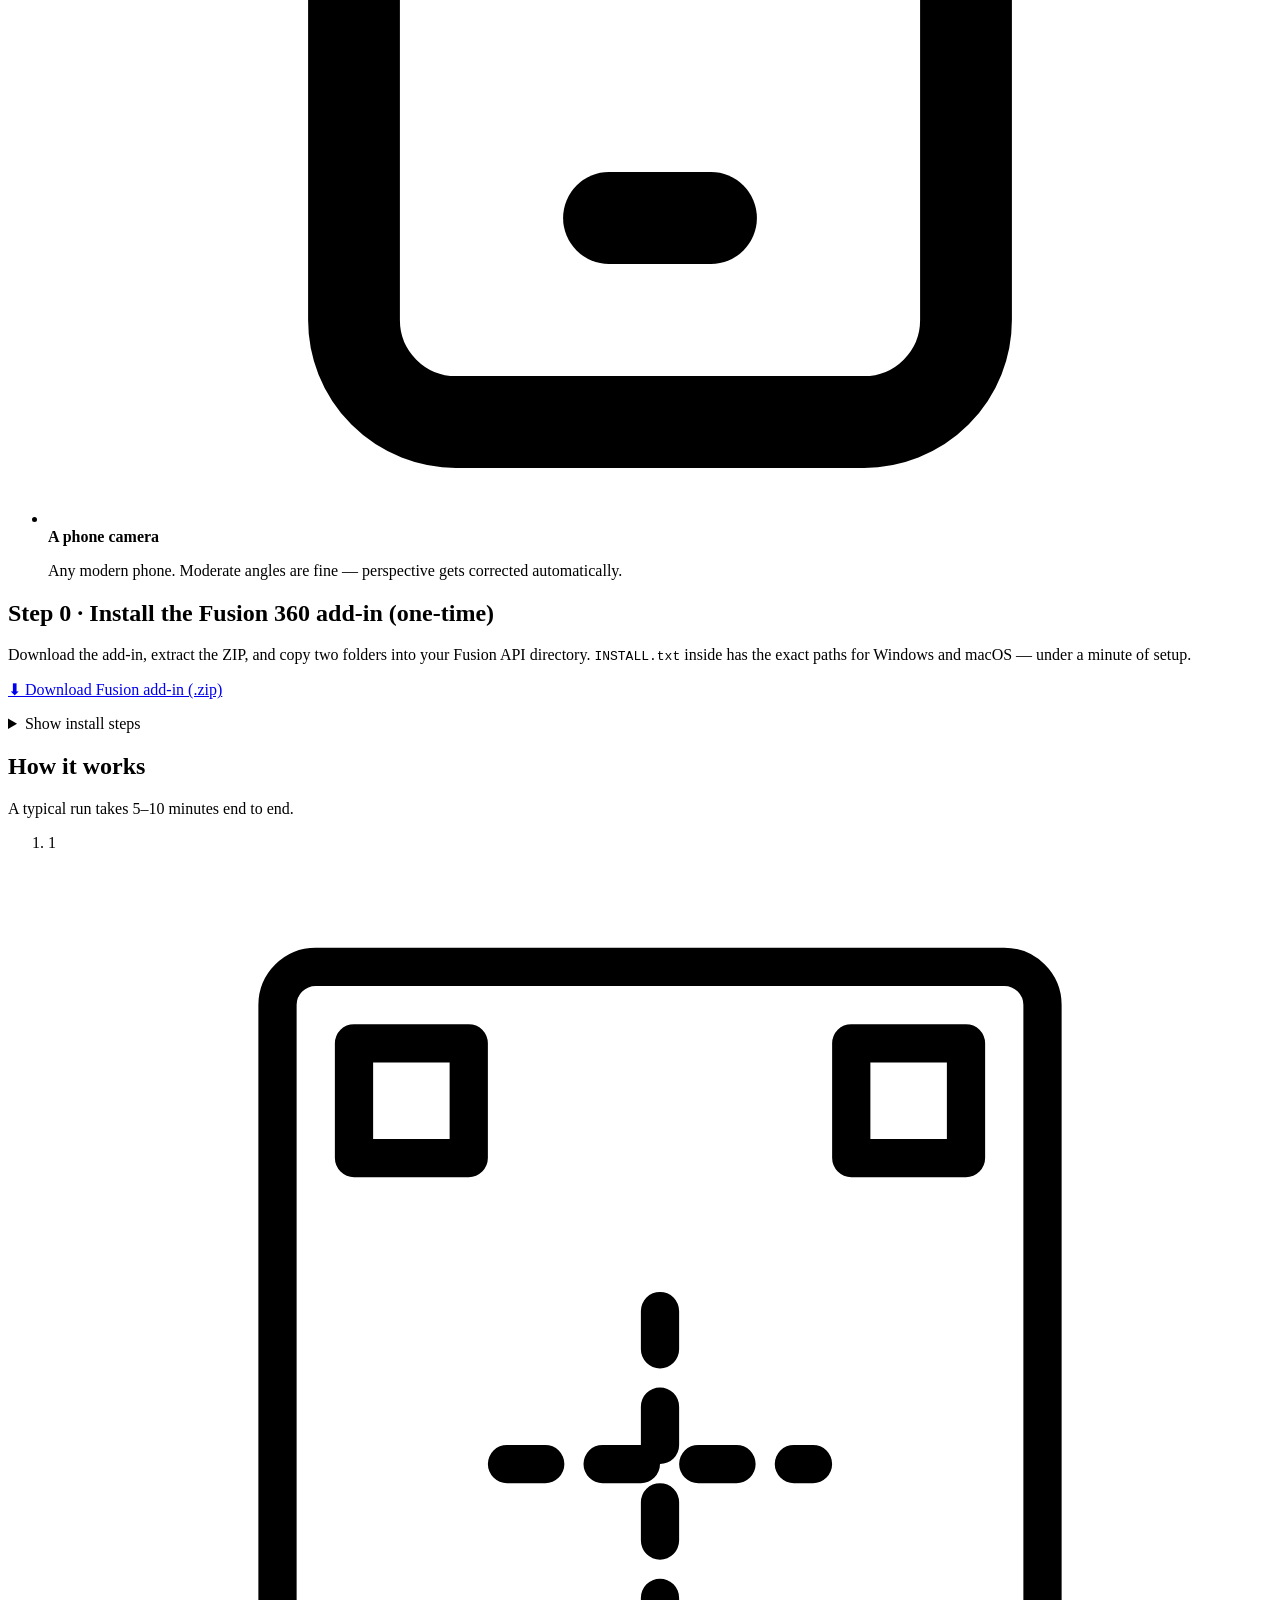
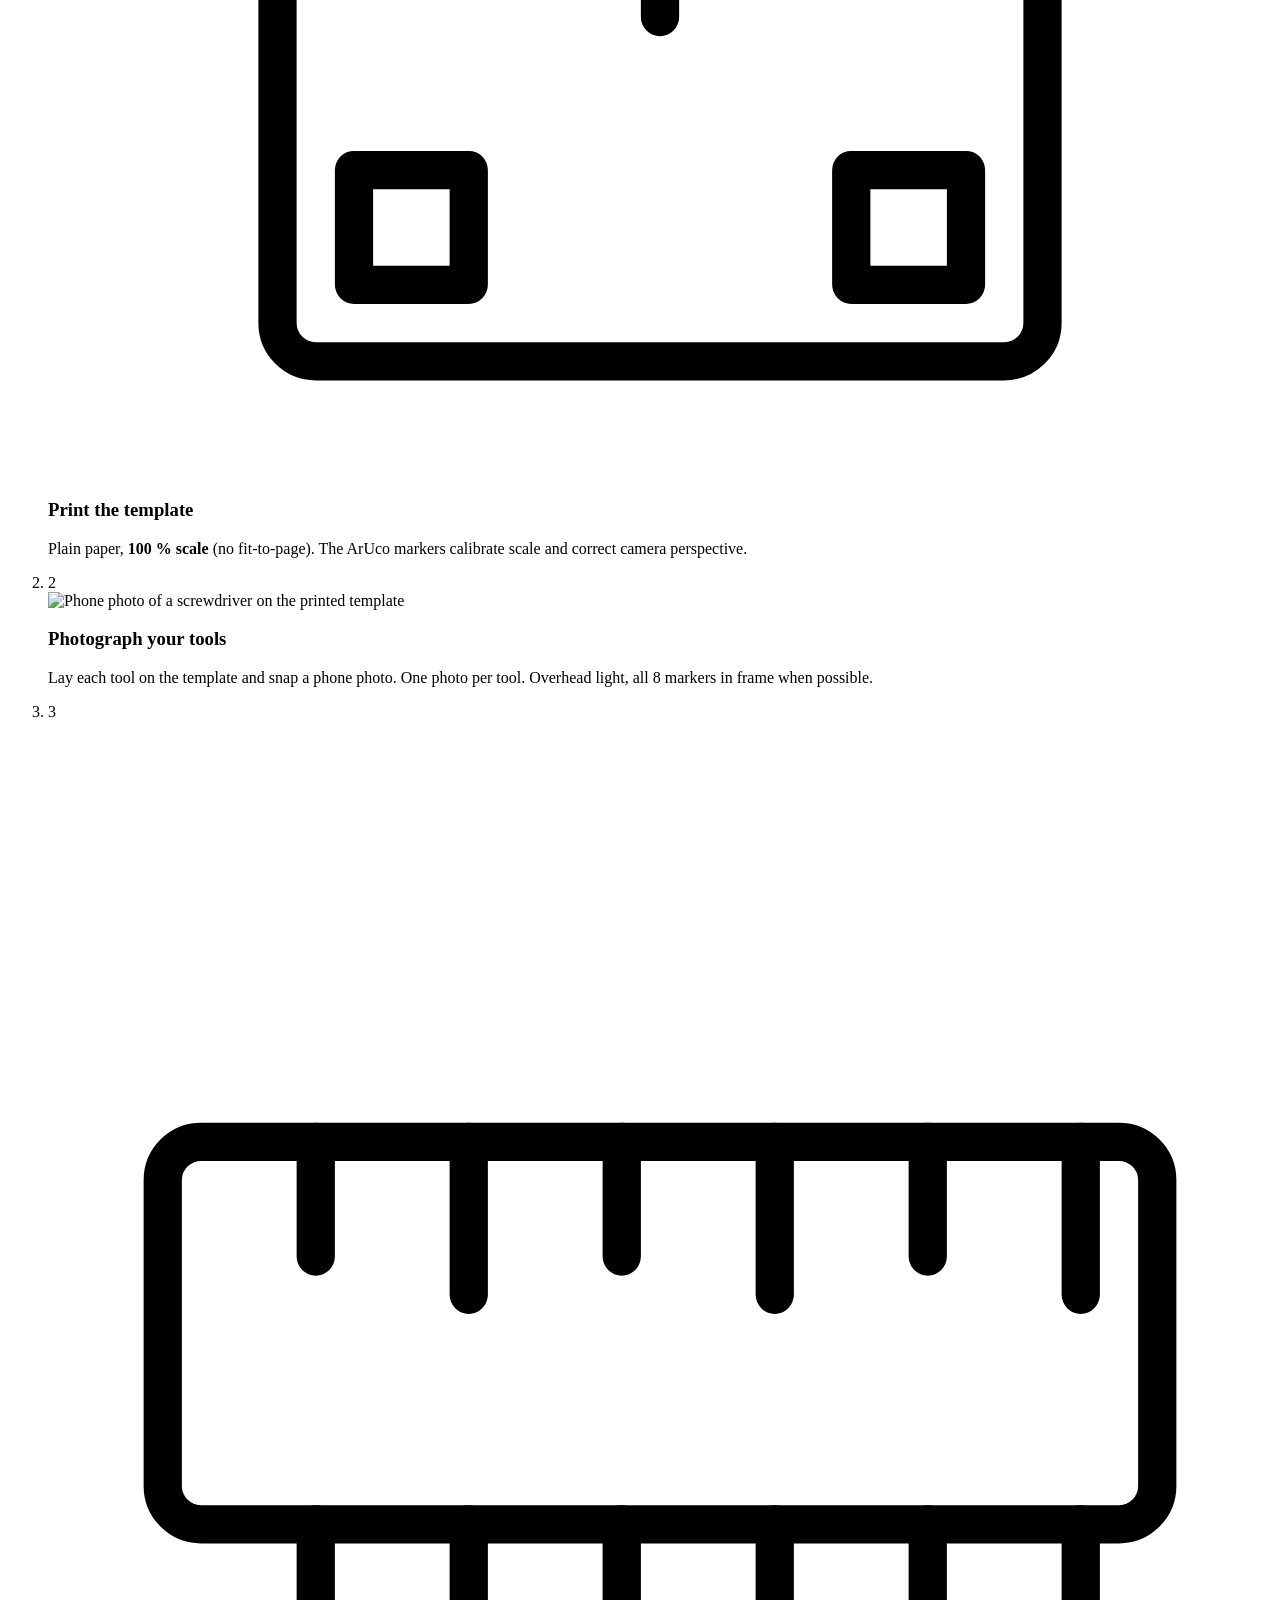
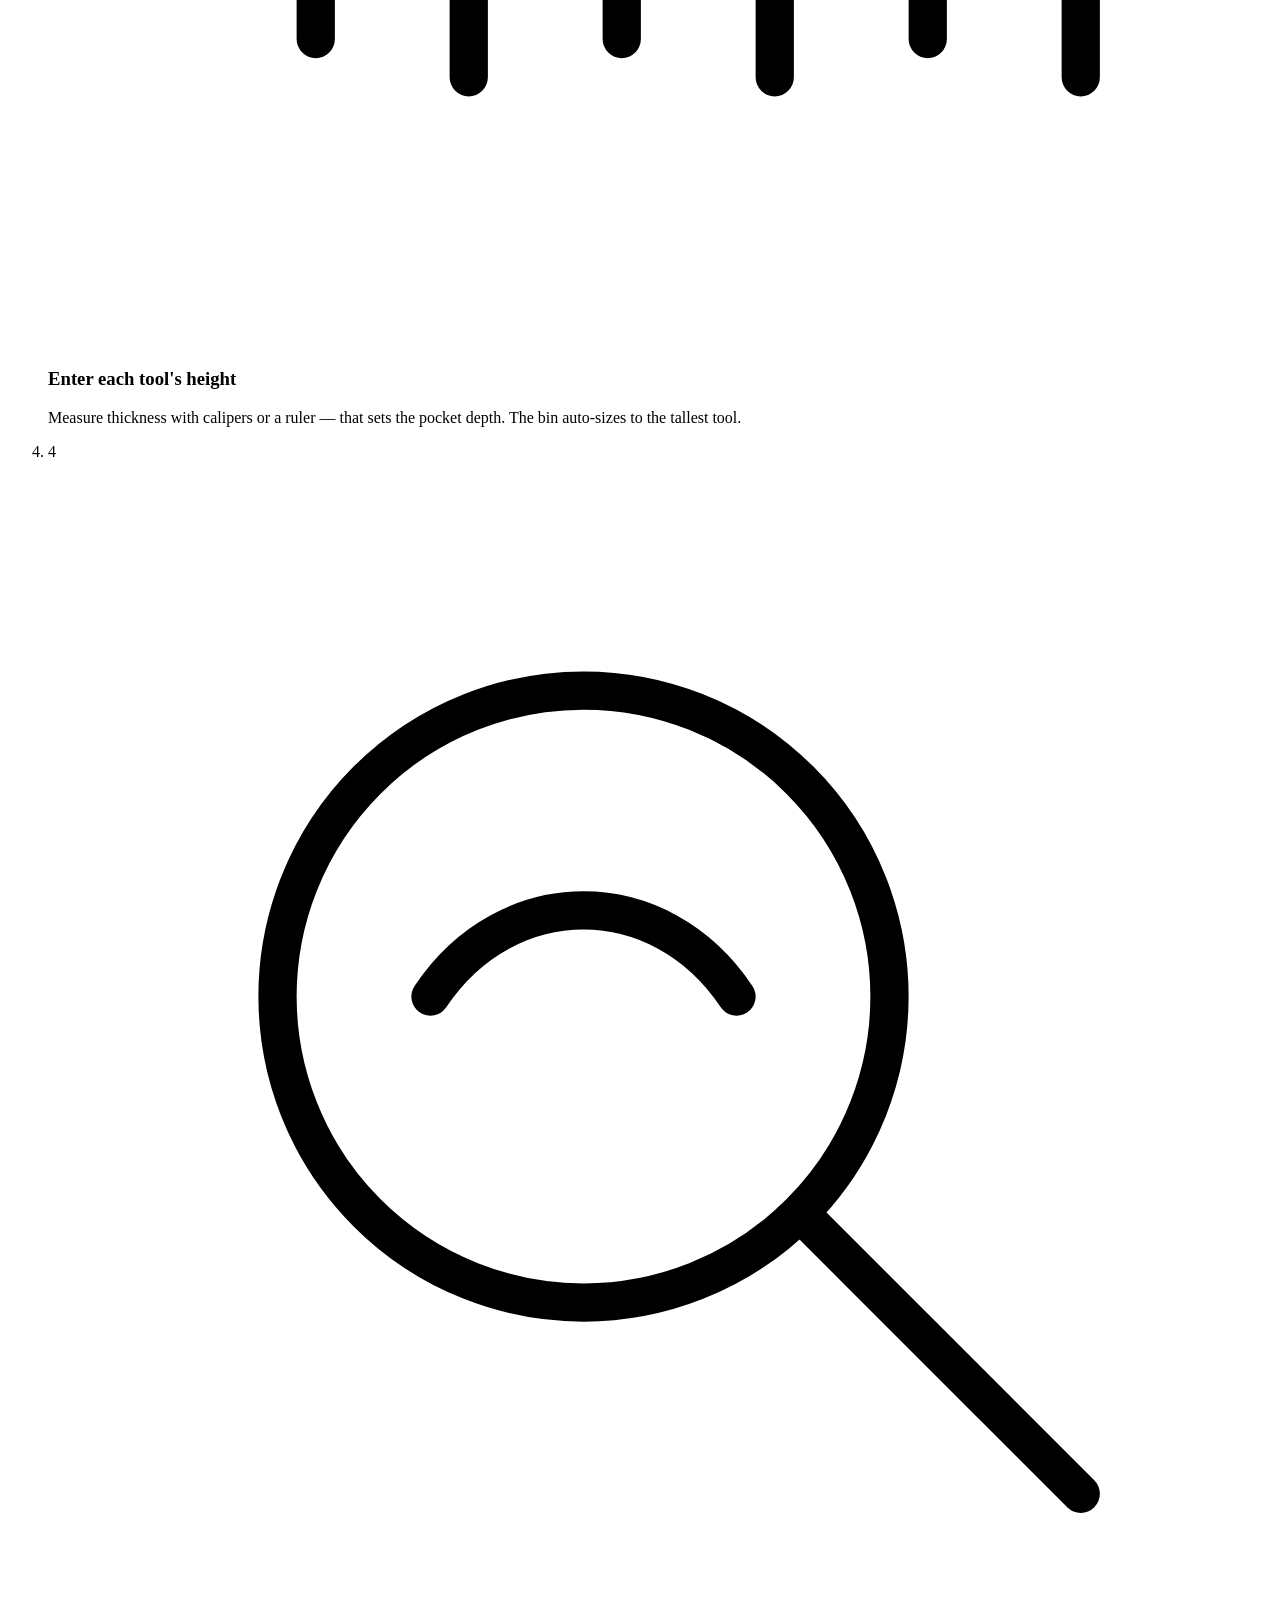
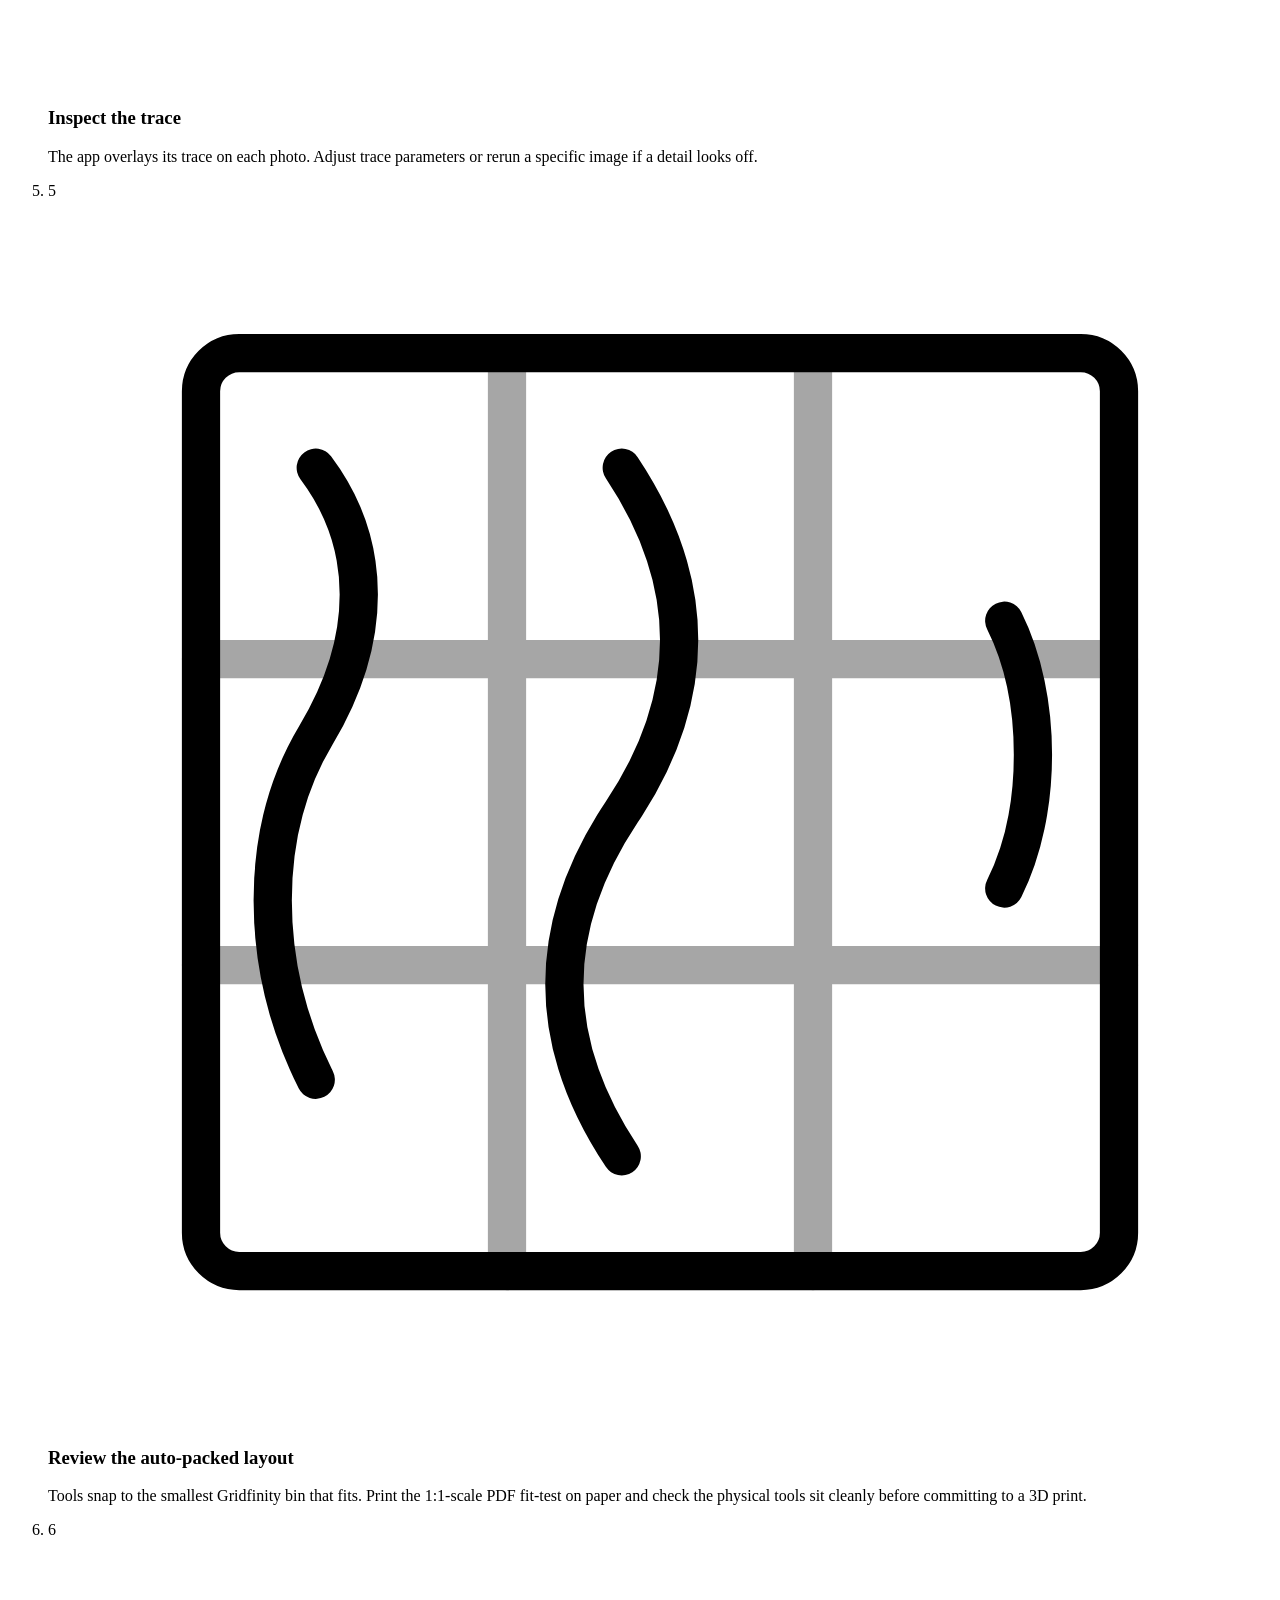
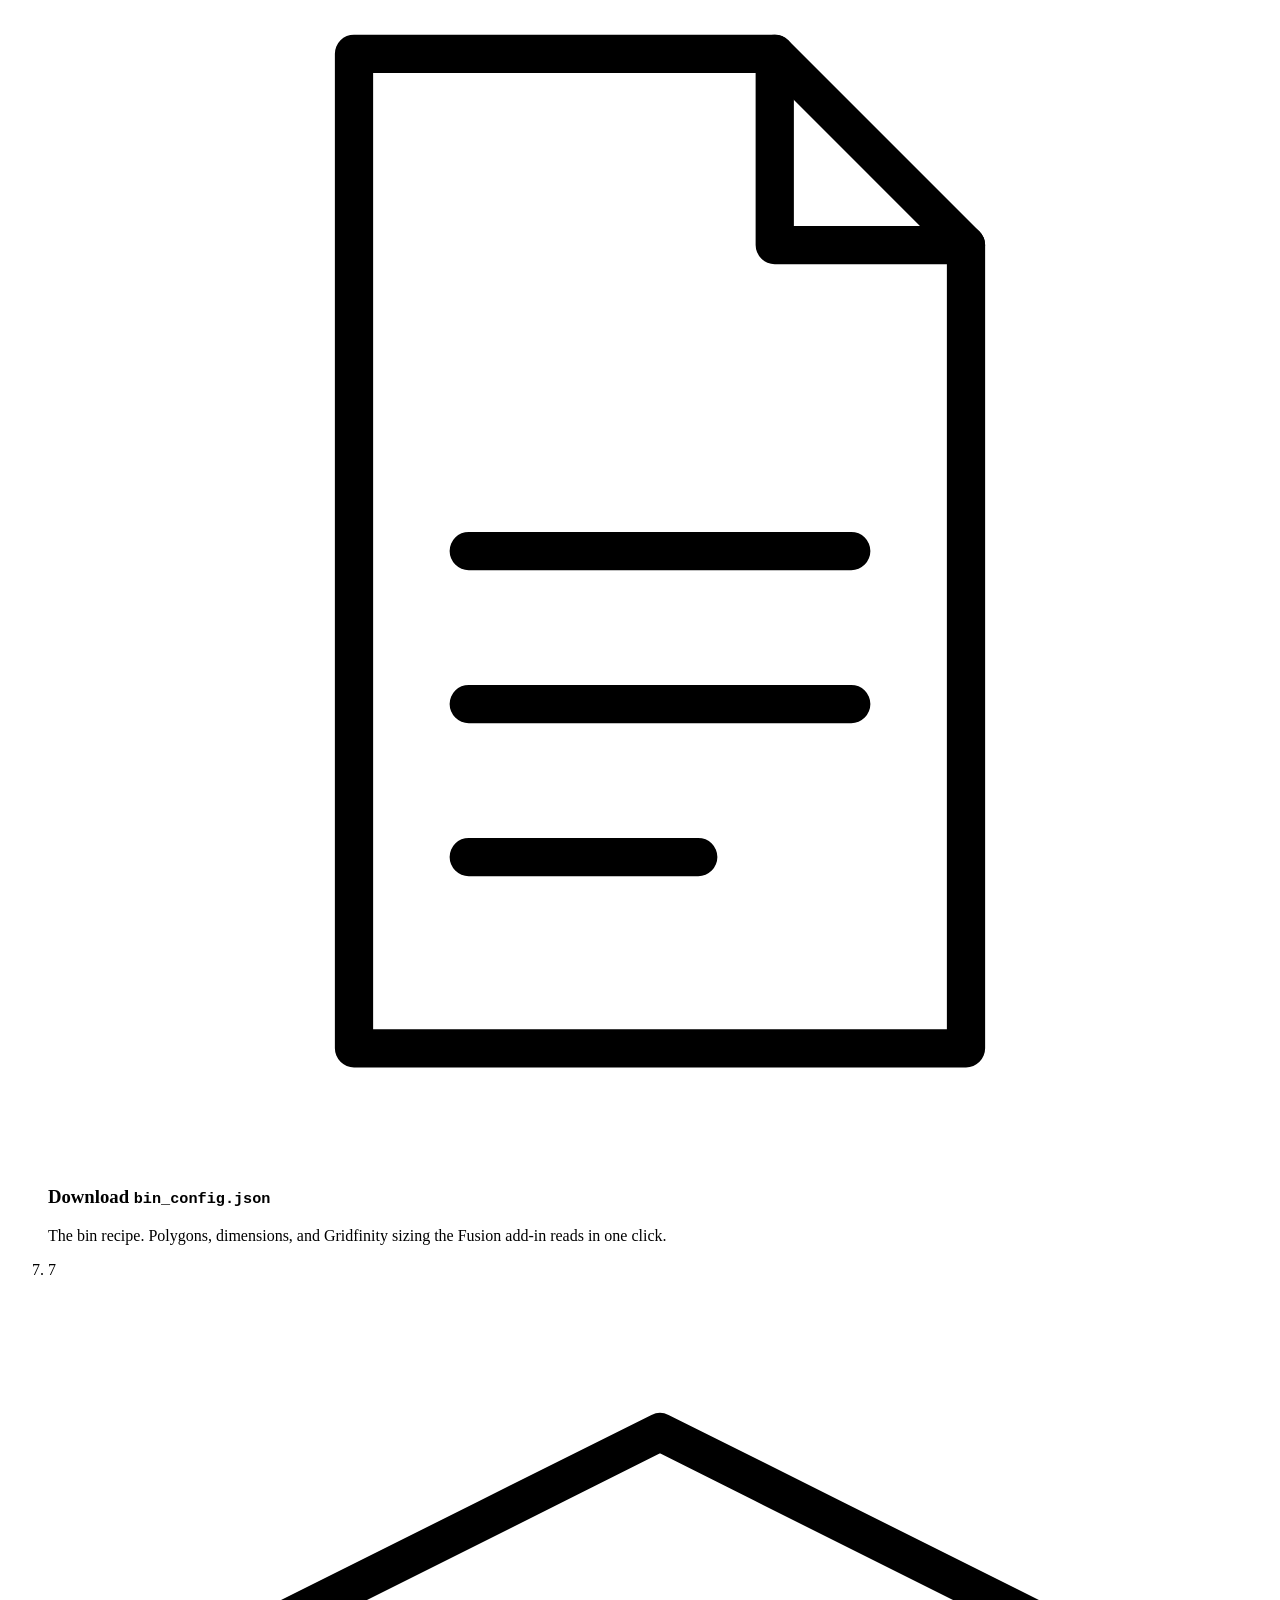
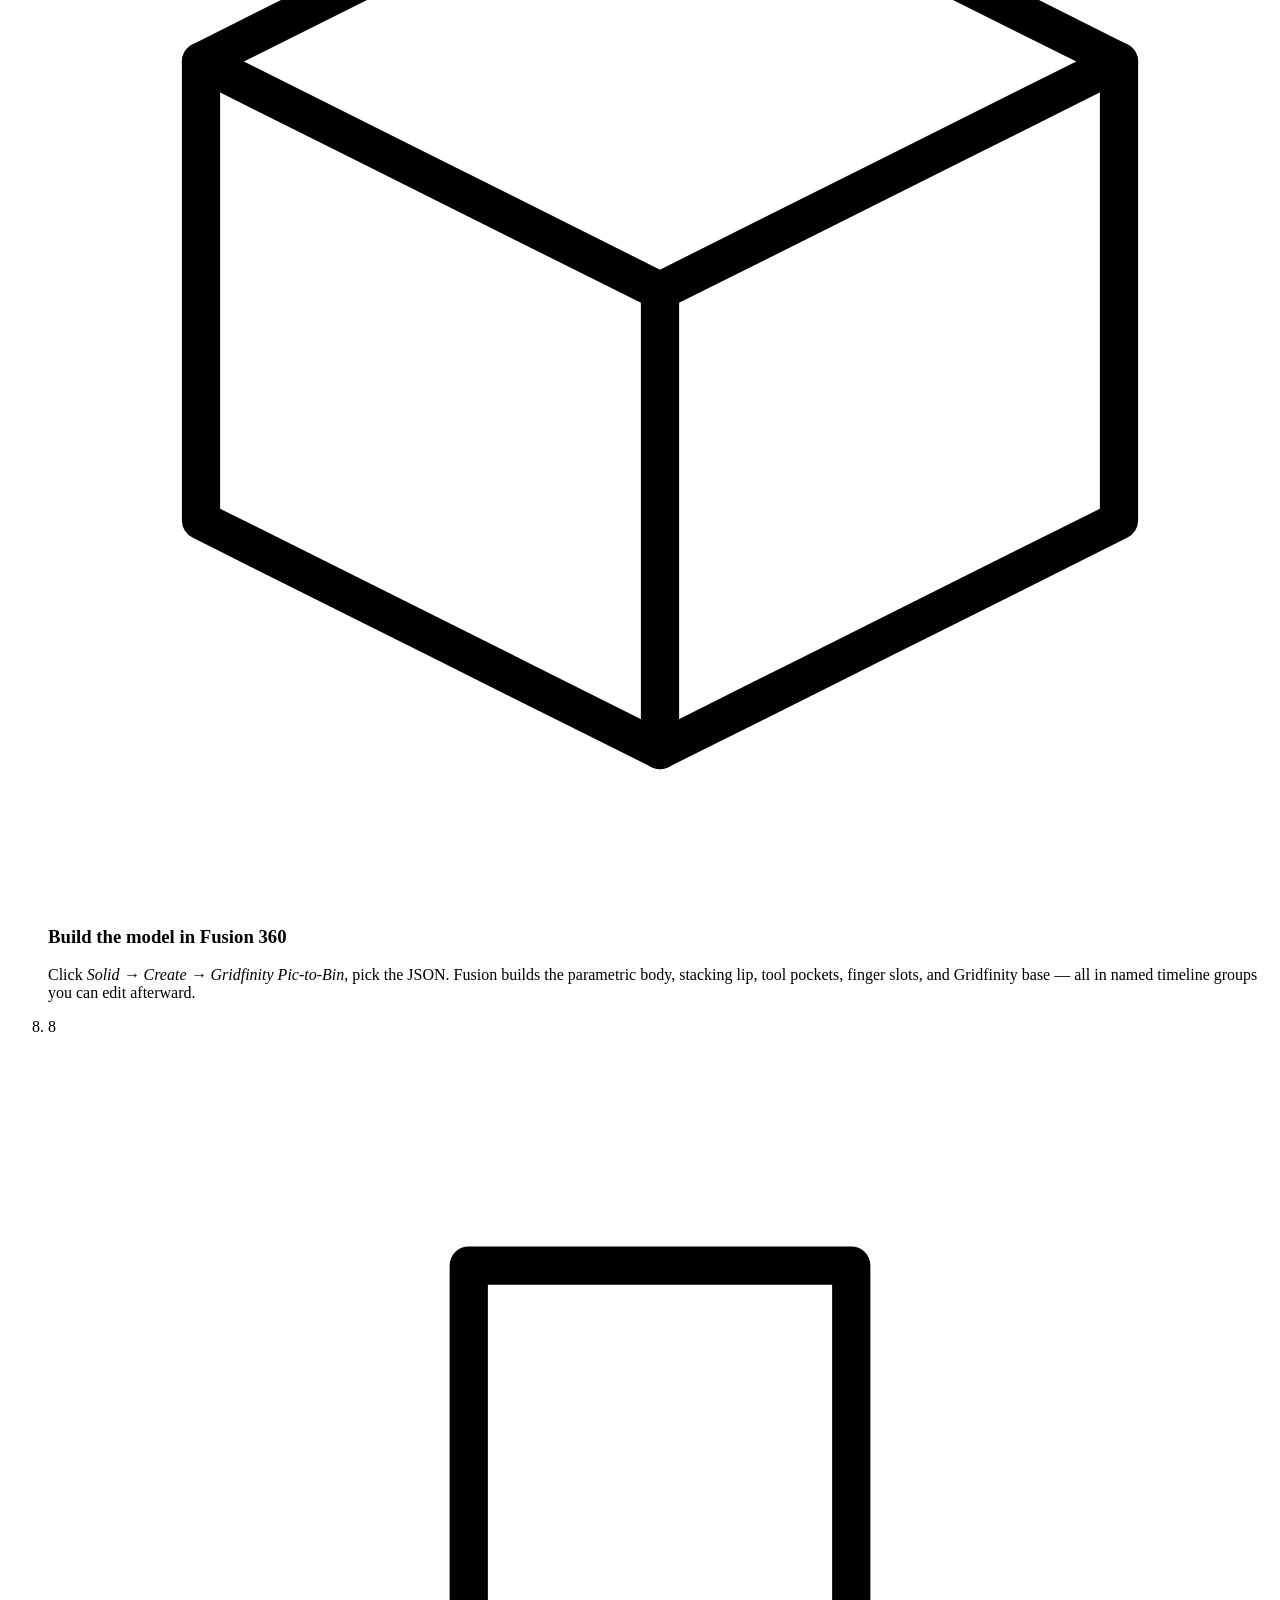
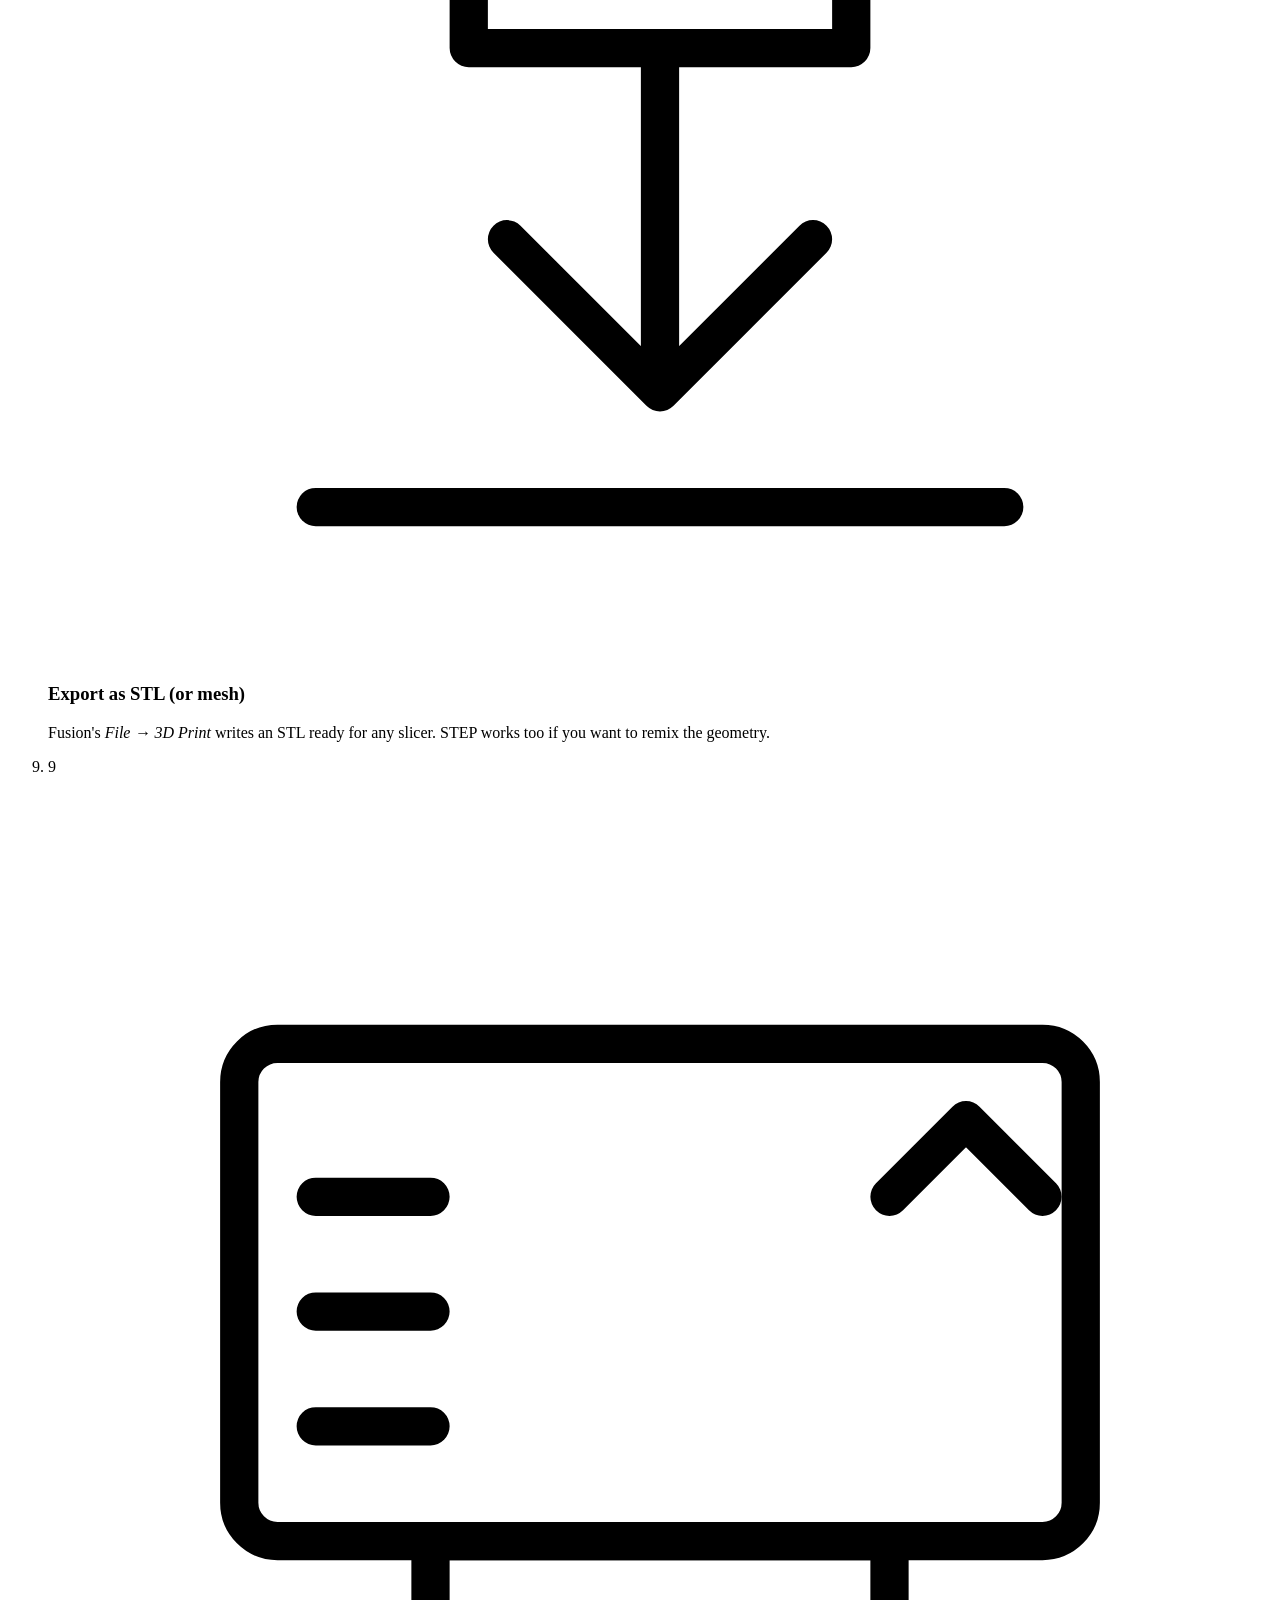
==== commit 6dc98740: "security: harden web app for public internet hosting - Strict upload limits at HTTP + JobManager lay" ====
--- a/pic_to_bin/web/static/home.html
+++ b/pic_to_bin/web/static/home.html
@@ -81,112 +81,52 @@
       </ul>
     </section>
 
-    <!-- Step 0: One-time setup (Fusion add-in + print template) -->
+    <!-- Step 0: Fusion add-in install -->
     <section class="card fusion-install-card">
-      <h2>Step 0 · One-time setup</h2>
-      <p class="section-hint">
-        Two short things to do once. After this, every bin starts at Step 1.
+      <h2>Step 0 · Install the Fusion 360 add-in <span class="card-h2-sub">(one-time)</span></h2>
+      <p>
+        Download the add-in, extract the ZIP, and copy two folders into
+        your Fusion API directory. <code>INSTALL.txt</code> inside has
+        the exact paths for Windows and macOS — under a minute of setup.
       </p>
-
-      <div class="setup-block">
-        <h3>① Install the Fusion 360 add-in</h3>
-        <p>
-          Download the add-in and drop one folder into your Fusion API
-          directory. <code>INSTALL.txt</code> inside the ZIP has the
-          exact paths for Windows and macOS — about 30 seconds.
-        </p>
-        <p>
-          <a class="primary button-link" href="/download/fusion-addin.zip" download>
-            ⬇ Download Fusion add-in (.zip)
-          </a>
-        </p>
-        <details class="install-summary">
-          <summary>Show install steps</summary>
-          <ol class="fusion-steps">
-            <li>
-              Extract <code>pic-to-bin-fusion.zip</code>. Inside you'll see
-              an <code>AddIns/pic_to_bin/</code> folder.
-            </li>
-            <li>
-              Open your Fusion 360 API directory:
-              <ul>
-                <li><strong>Windows:</strong> <code>%APPDATA%\Autodesk\Autodesk Fusion 360\API</code></li>
-                <li><strong>macOS:</strong> <code>~/Library/Application Support/Autodesk/Autodesk Fusion 360/API</code></li>
-              </ul>
-            </li>
-            <li>
-              Drag the ZIP's <code>AddIns/pic_to_bin</code> folder into
-              the API's <code>AddIns/</code> folder (so the path ends with
-              <code>…/AddIns/pic_to_bin/pic_to_bin.py</code>).
-            </li>
-            <li>
-              In Fusion 360, press <strong>Shift+S</strong>, switch to the
-              <strong>Add-Ins</strong> tab, select <em>pic_to_bin</em>, and
-              click <strong>Run</strong>. Tick <em>"Run on Startup"</em> so
-              the button shows up every session.
-            </li>
-            <li>
-              In a Design workspace, the new button appears under
-              <em>Solid → Create → Gridfinity Pic-to-Bin</em>.
-            </li>
-          </ol>
-        </details>
-      </div>
-
-      <div class="setup-block">
-        <h3>② Print the ArUco template</h3>
-        <p>
-          Print on plain paper at <strong>100 % scale</strong> (no
-          fit-to-page). One template is reusable — print once and
-          photograph as many tools as you like. Pick the paper size
-          you'll load; the green chroma-key variant helps SAM2 segment
-          light or reflective tools.
-        </p>
-        <div class="template-picker">
-          <label class="template-field">
-            <span>Paper size</span>
-            <select id="tpl-size">
-              <option value="letter">US Letter (8.5 × 11 in)</option>
-              <option value="legal">US Legal (8.5 × 14 in)</option>
-              <option value="a5">A5 (148 × 210 mm)</option>
-            </select>
-          </label>
-          <label class="template-field">
-            <span>Background</span>
-            <select id="tpl-bg">
-              <option value="white">White</option>
-              <option value="green">Chroma-key green (#00B140)</option>
-            </select>
-          </label>
-        </div>
-        <p>
-          <a id="tpl-download"
-             class="primary button-link"
-             href="/static/templates/template_letter_white.pdf"
-             download="pic_to_bin_template_letter_white.pdf">
-            ⬇ Download template (PDF)
-          </a>
-        </p>
-      </div>
-    </section>
-
-    <script>
-      // Wire the template-picker selects to the download link.
-      (() => {
-        const size = document.getElementById('tpl-size');
-        const bg = document.getElementById('tpl-bg');
-        const link = document.getElementById('tpl-download');
-        if (!size || !bg || !link) return;
-        const update = () => {
-          const s = size.value, b = bg.value;
-          link.href = `/static/templates/template_${s}_${b}.pdf`;
-          link.setAttribute(
-            'download', `pic_to_bin_template_${s}_${b}.pdf`);
-        };
-        size.addEventListener('change', update);
-        bg.addEventListener('change', update);
-      })();
-    </script>
+      <p>
+        <a class="primary button-link" href="/download/fusion-addin.zip" download>
+          ⬇ Download Fusion add-in (.zip)
+        </a>
+      </p>
+      <details class="install-summary">
+        <summary>Show install steps</summary>
+        <ol class="fusion-steps">
+          <li>
+            Extract <code>pic-to-bin-fusion.zip</code>. You'll see two
+            folders inside: <code>Scripts/</code> and <code>AddIns/</code>.
+          </li>
+          <li>
+            Open your Fusion 360 API directory:
+            <ul>
+              <li><strong>Windows:</strong> <code>%APPDATA%\Autodesk\Autodesk Fusion 360\API</code></li>
+              <li><strong>macOS:</strong> <code>~/Library/Application Support/Autodesk/Autodesk Fusion 360/API</code></li>
+            </ul>
+          </li>
+          <li>
+            Drag the <code>pic_to_bin</code> folder from the ZIP's
+            <code>Scripts/</code> into the API's <code>Scripts/</code> folder,
+            and the <code>pic_to_bin</code> folder from <code>AddIns/</code>
+            into the API's <code>AddIns/</code>.
+          </li>
+          <li>
+            In Fusion 360, press <strong>Shift+S</strong>, switch to the
+            <strong>Add-Ins</strong> tab, select <em>pic_to_bin</em>, and
+            click <strong>Run</strong>. Check <em>"Run on Startup"</em> so
+            the button shows up every session.
+          </li>
+          <li>
+            In a Design workspace, the new button appears under
+            <em>Solid → Create → Gridfinity Pic-to-Bin</em>.
+          </li>
+        </ol>
+      </details>
+    </section>
 
     <!-- How it works -->
     <section class="card">
@@ -197,17 +137,36 @@
 
         <li>
           <div class="step-num">1</div>
+          <div class="step-icon-art" aria-hidden="true">
+            <svg viewBox="0 0 64 64" fill="none" stroke="currentColor" stroke-width="2" stroke-linecap="round" stroke-linejoin="round">
+              <rect x="12" y="6" width="40" height="52" rx="2"/>
+              <rect x="16" y="10" width="6" height="6"/>
+              <rect x="42" y="10" width="6" height="6"/>
+              <rect x="16" y="48" width="6" height="6"/>
+              <rect x="42" y="48" width="6" height="6"/>
+              <path d="M24 32h16M32 24v16" stroke-dasharray="2 3"/>
+            </svg>
+          </div>
+          <div class="step-text">
+            <h3>Print the template</h3>
+            <p>Plain paper, <strong>100 % scale</strong> (no fit-to-page). The
+              ArUco markers calibrate scale and correct camera perspective.</p>
+          </div>
+        </li>
+
+        <li>
+          <div class="step-num">2</div>
           <img class="step-photo" src="/static/photo_tips/screwdriver_green.jpg" alt="Phone photo of a screwdriver on the printed template">
           <div class="step-text">
             <h3>Photograph your tools</h3>
-            <p>Lay each tool on the template you printed in Step 0 and
-              snap a phone photo. One photo per tool. Overhead light, all
-              8 markers in frame when possible.</p>
-          </div>
-        </li>
-
-        <li>
-          <div class="step-num">2</div>
+            <p>Lay each tool on the template and snap a phone photo.
+              One photo per tool. Overhead light, all 8 markers in frame
+              when possible.</p>
+          </div>
+        </li>
+
+        <li>
+          <div class="step-num">3</div>
           <div class="step-icon-art" aria-hidden="true">
             <svg viewBox="0 0 64 64" fill="none" stroke="currentColor" stroke-width="2" stroke-linecap="round" stroke-linejoin="round">
               <rect x="6" y="22" width="52" height="20" rx="2"/>
@@ -223,7 +182,7 @@
         </li>
 
         <li>
-          <div class="step-num">3</div>
+          <div class="step-num">4</div>
           <div class="step-icon-art" aria-hidden="true">
             <svg viewBox="0 0 64 64" fill="none" stroke="currentColor" stroke-width="2" stroke-linecap="round" stroke-linejoin="round">
               <circle cx="28" cy="28" r="16"/>
@@ -239,7 +198,7 @@
         </li>
 
         <li>
-          <div class="step-num">4</div>
+          <div class="step-num">5</div>
           <div class="step-icon-art" aria-hidden="true">
             <svg viewBox="0 0 64 64" fill="none" stroke="currentColor" stroke-width="2" stroke-linecap="round" stroke-linejoin="round">
               <rect x="8" y="8" width="48" height="48" rx="2"/>
@@ -256,7 +215,7 @@
         </li>
 
         <li>
-          <div class="step-num">5</div>
+          <div class="step-num">6</div>
           <div class="step-icon-art" aria-hidden="true">
             <svg viewBox="0 0 64 64" fill="none" stroke="currentColor" stroke-width="2" stroke-linecap="round" stroke-linejoin="round">
               <path d="M16 6h22l10 10v42H16z"/>
@@ -272,7 +231,7 @@
         </li>
 
         <li>
-          <div class="step-num">6</div>
+          <div class="step-num">7</div>
           <div class="step-icon-art" aria-hidden="true">
             <svg viewBox="0 0 64 64" fill="none" stroke="currentColor" stroke-width="2" stroke-linecap="round" stroke-linejoin="round">
               <path d="M32 8L8 20v24l24 12 24-12V20z"/>
@@ -290,7 +249,7 @@
         </li>
 
         <li>
-          <div class="step-num">7</div>
+          <div class="step-num">8</div>
           <div class="step-icon-art" aria-hidden="true">
             <svg viewBox="0 0 64 64" fill="none" stroke="currentColor" stroke-width="2" stroke-linecap="round" stroke-linejoin="round">
               <path d="M22 12h20v20H22z"/>
@@ -306,7 +265,7 @@
         </li>
 
         <li>
-          <div class="step-num">8</div>
+          <div class="step-num">9</div>
           <div class="step-icon-art" aria-hidden="true">
             <svg viewBox="0 0 64 64" fill="none" stroke="currentColor" stroke-width="2" stroke-linecap="round" stroke-linejoin="round">
               <rect x="10" y="14" width="44" height="26" rx="2"/>
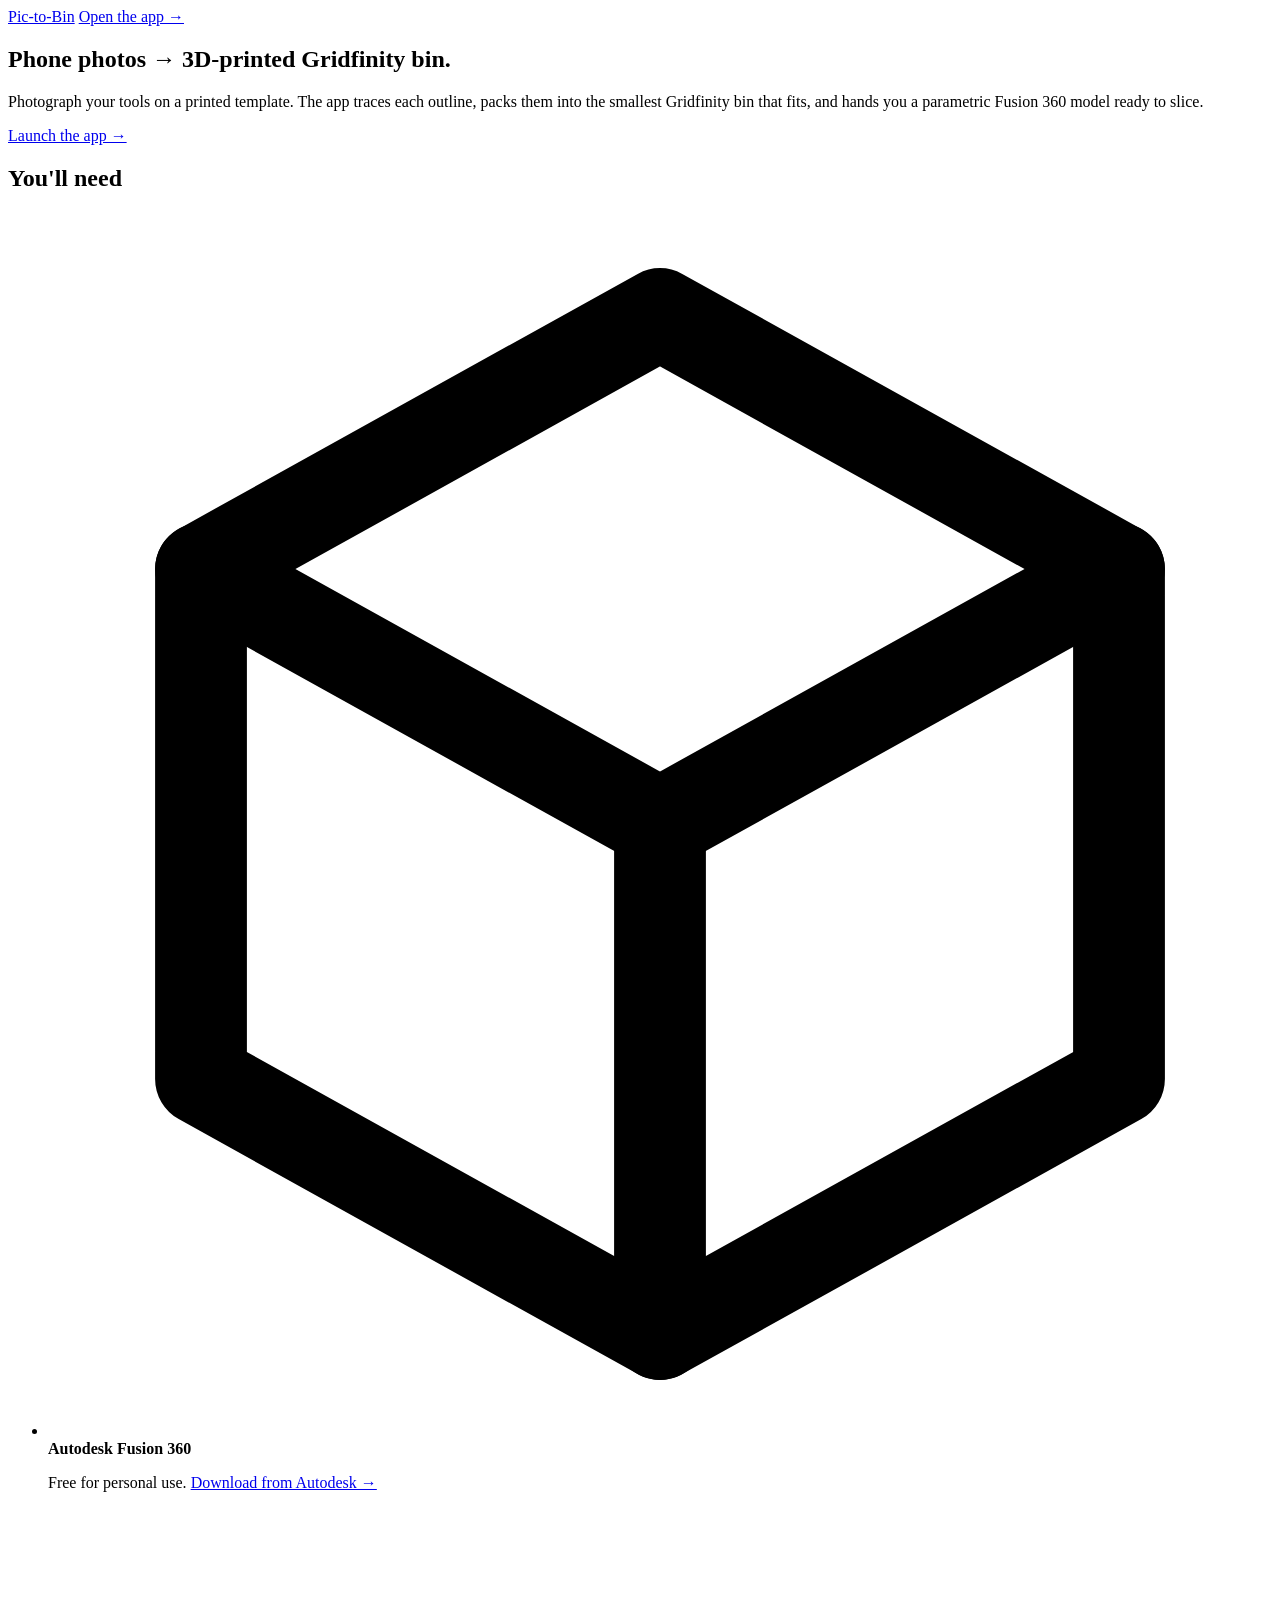
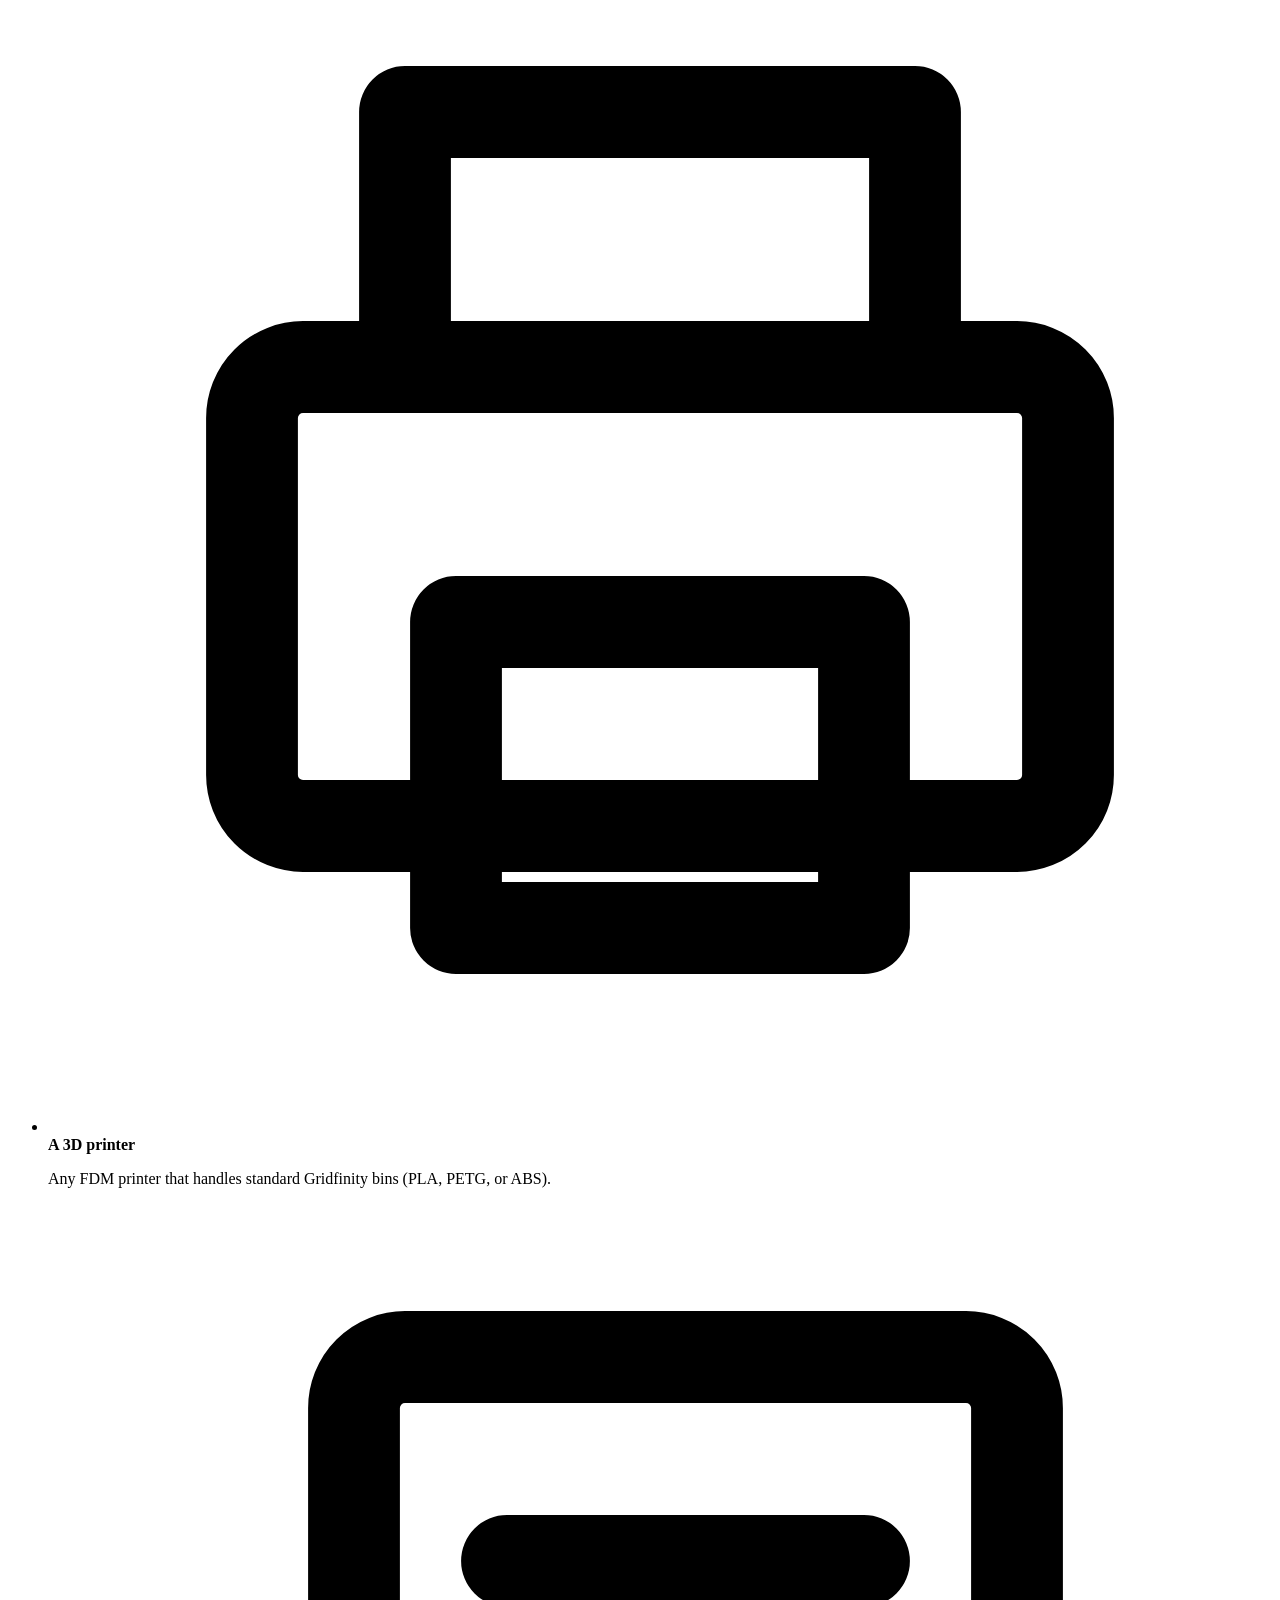
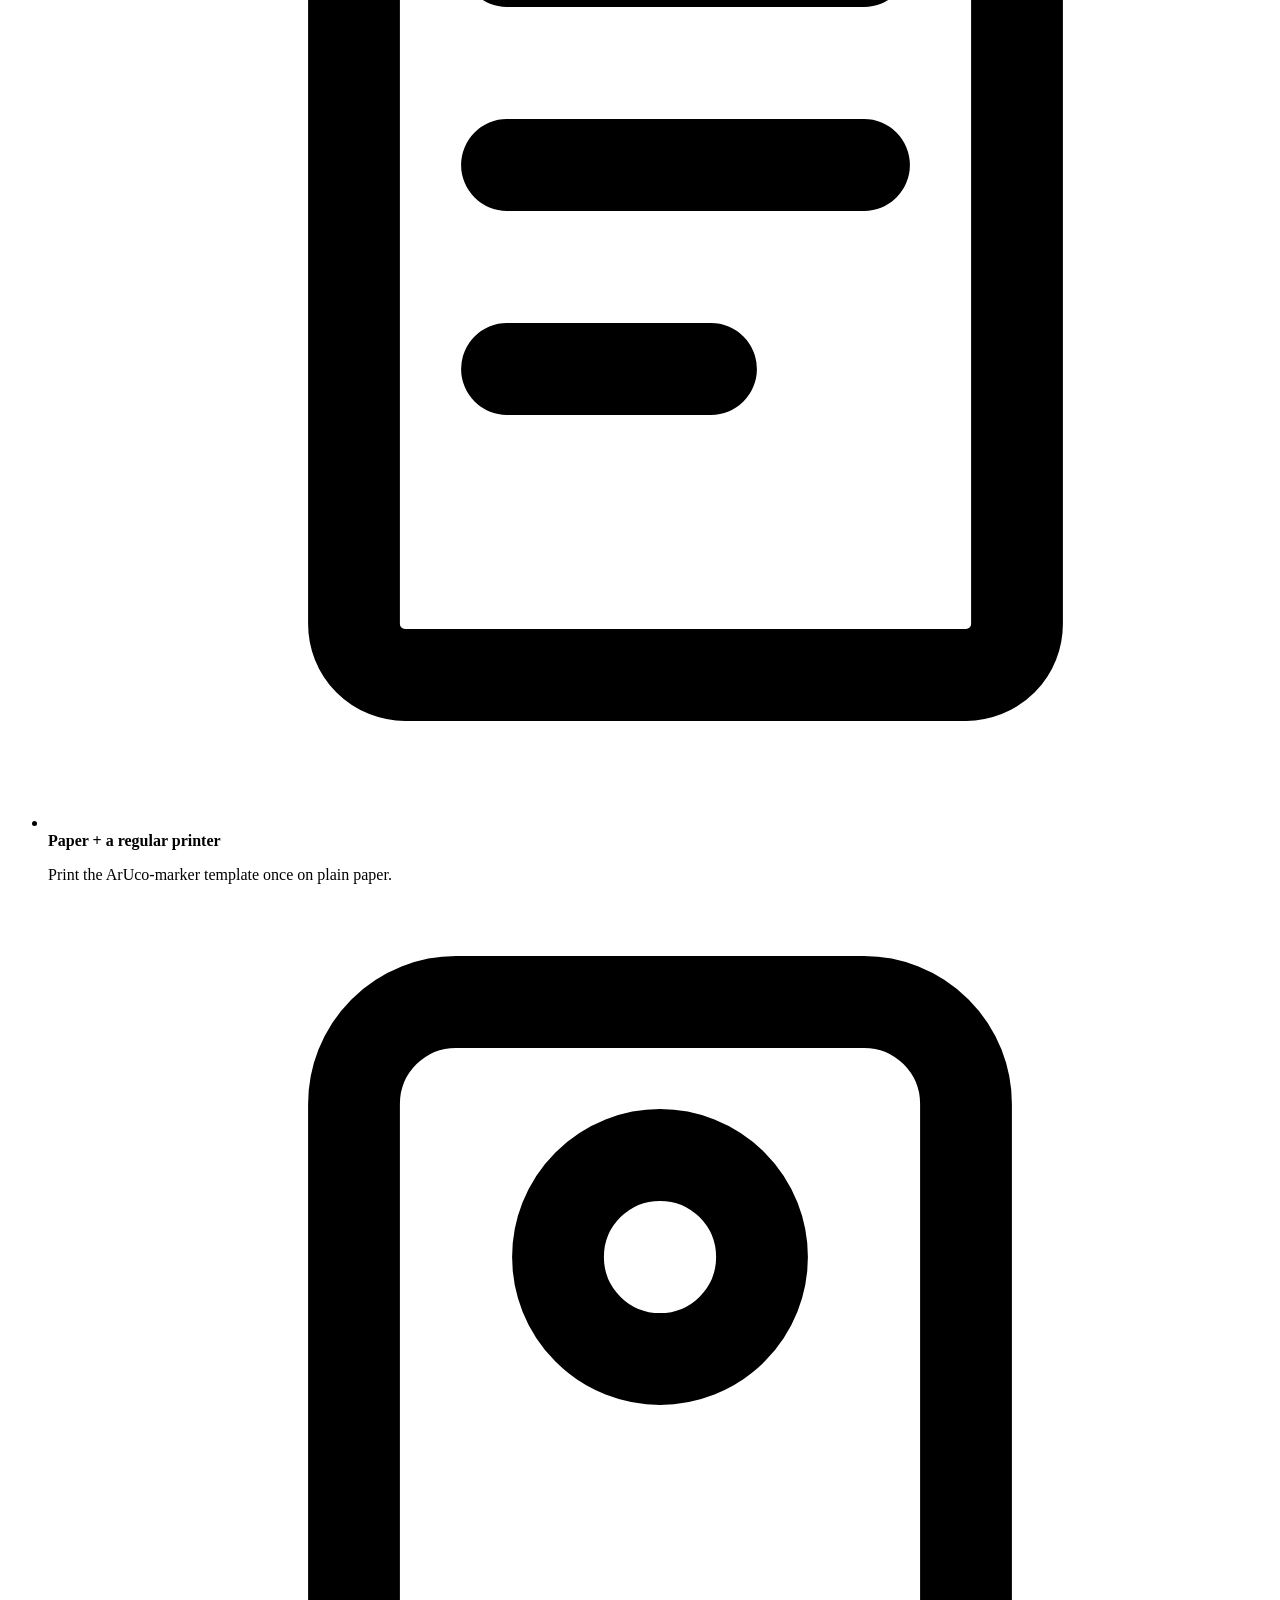
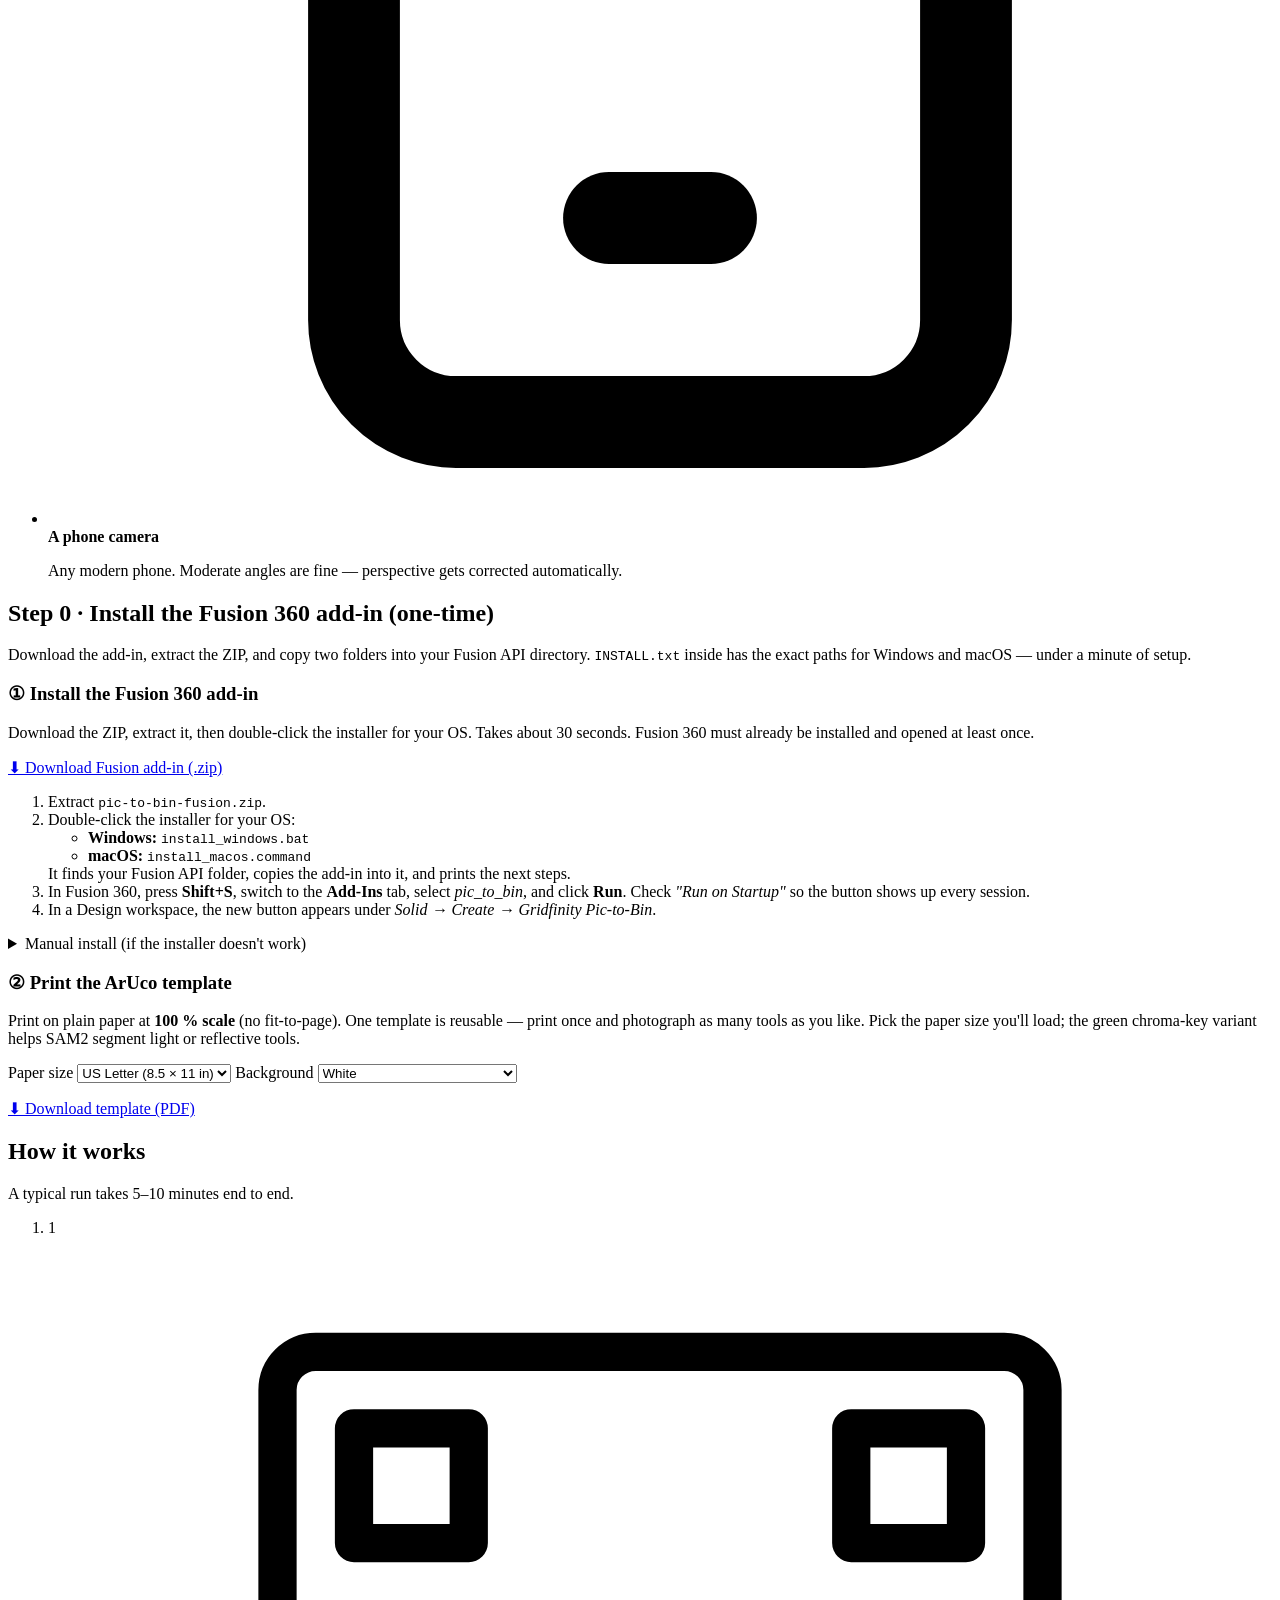
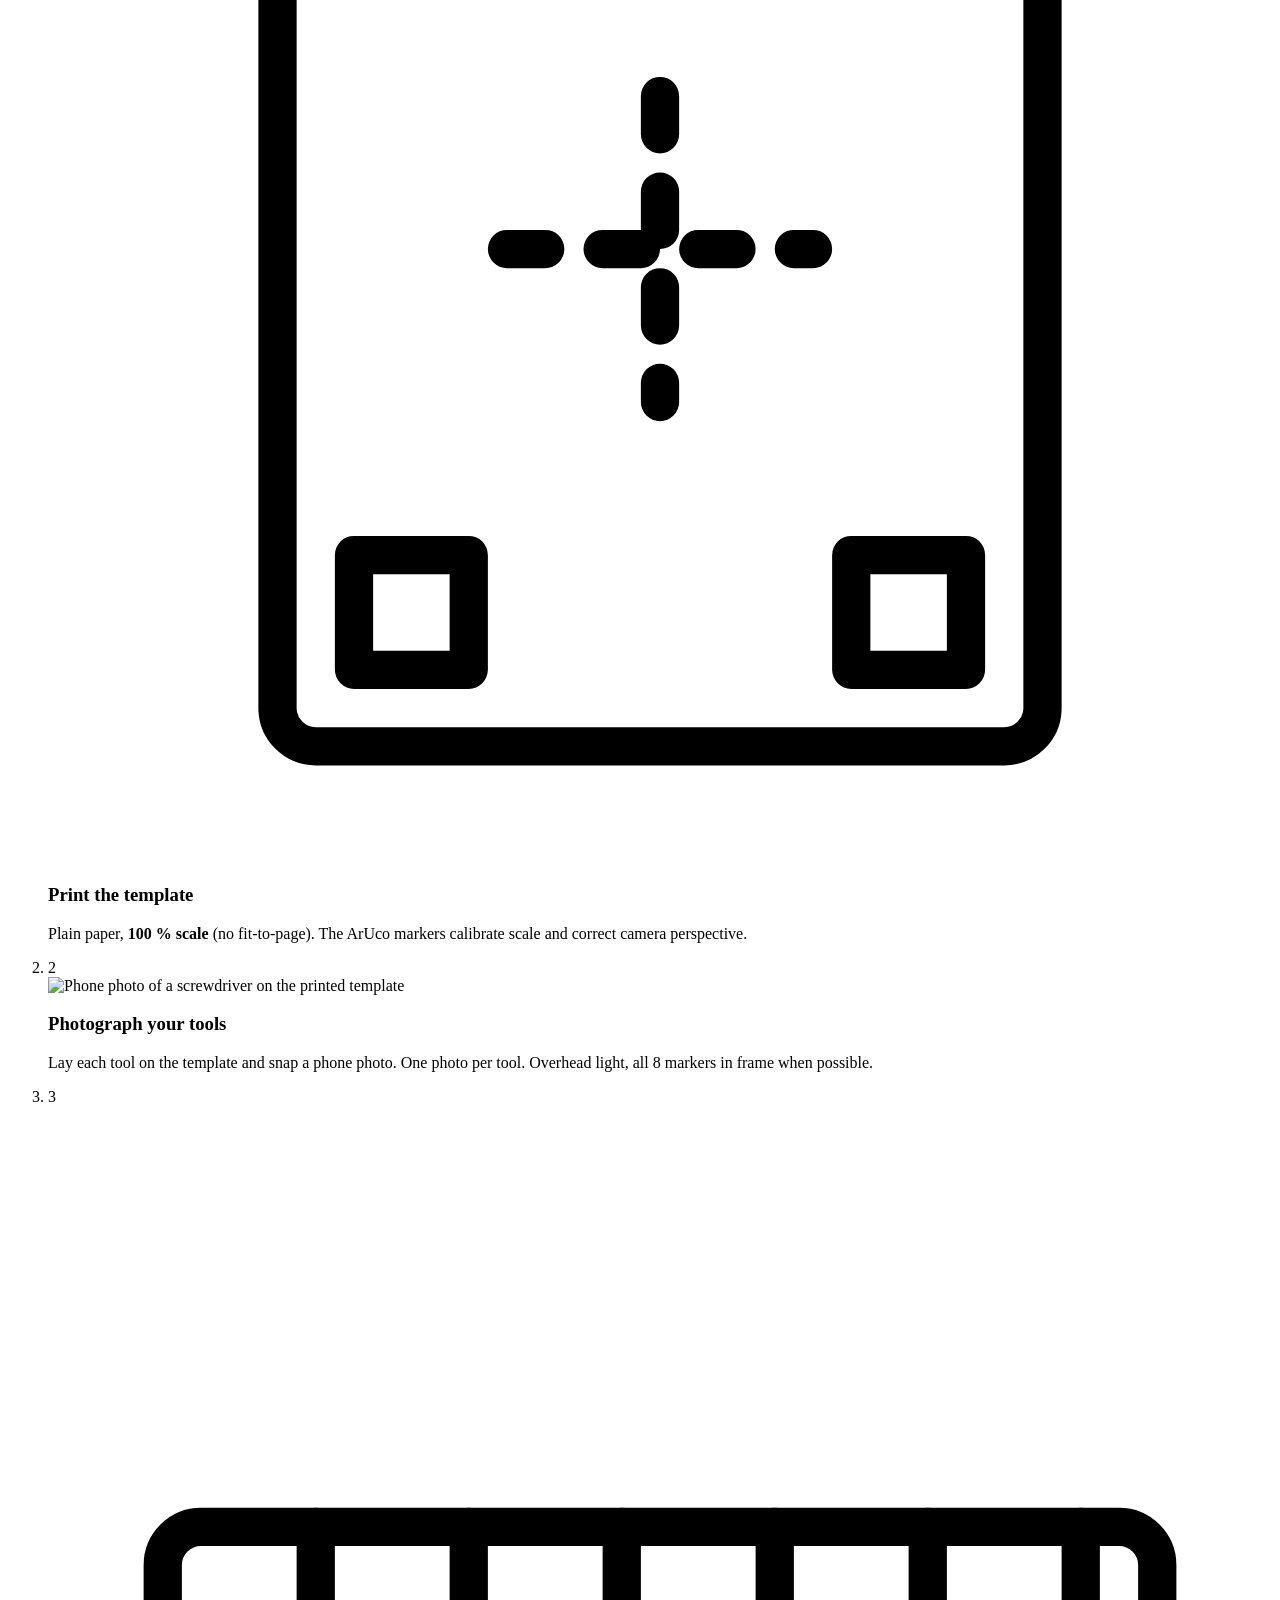
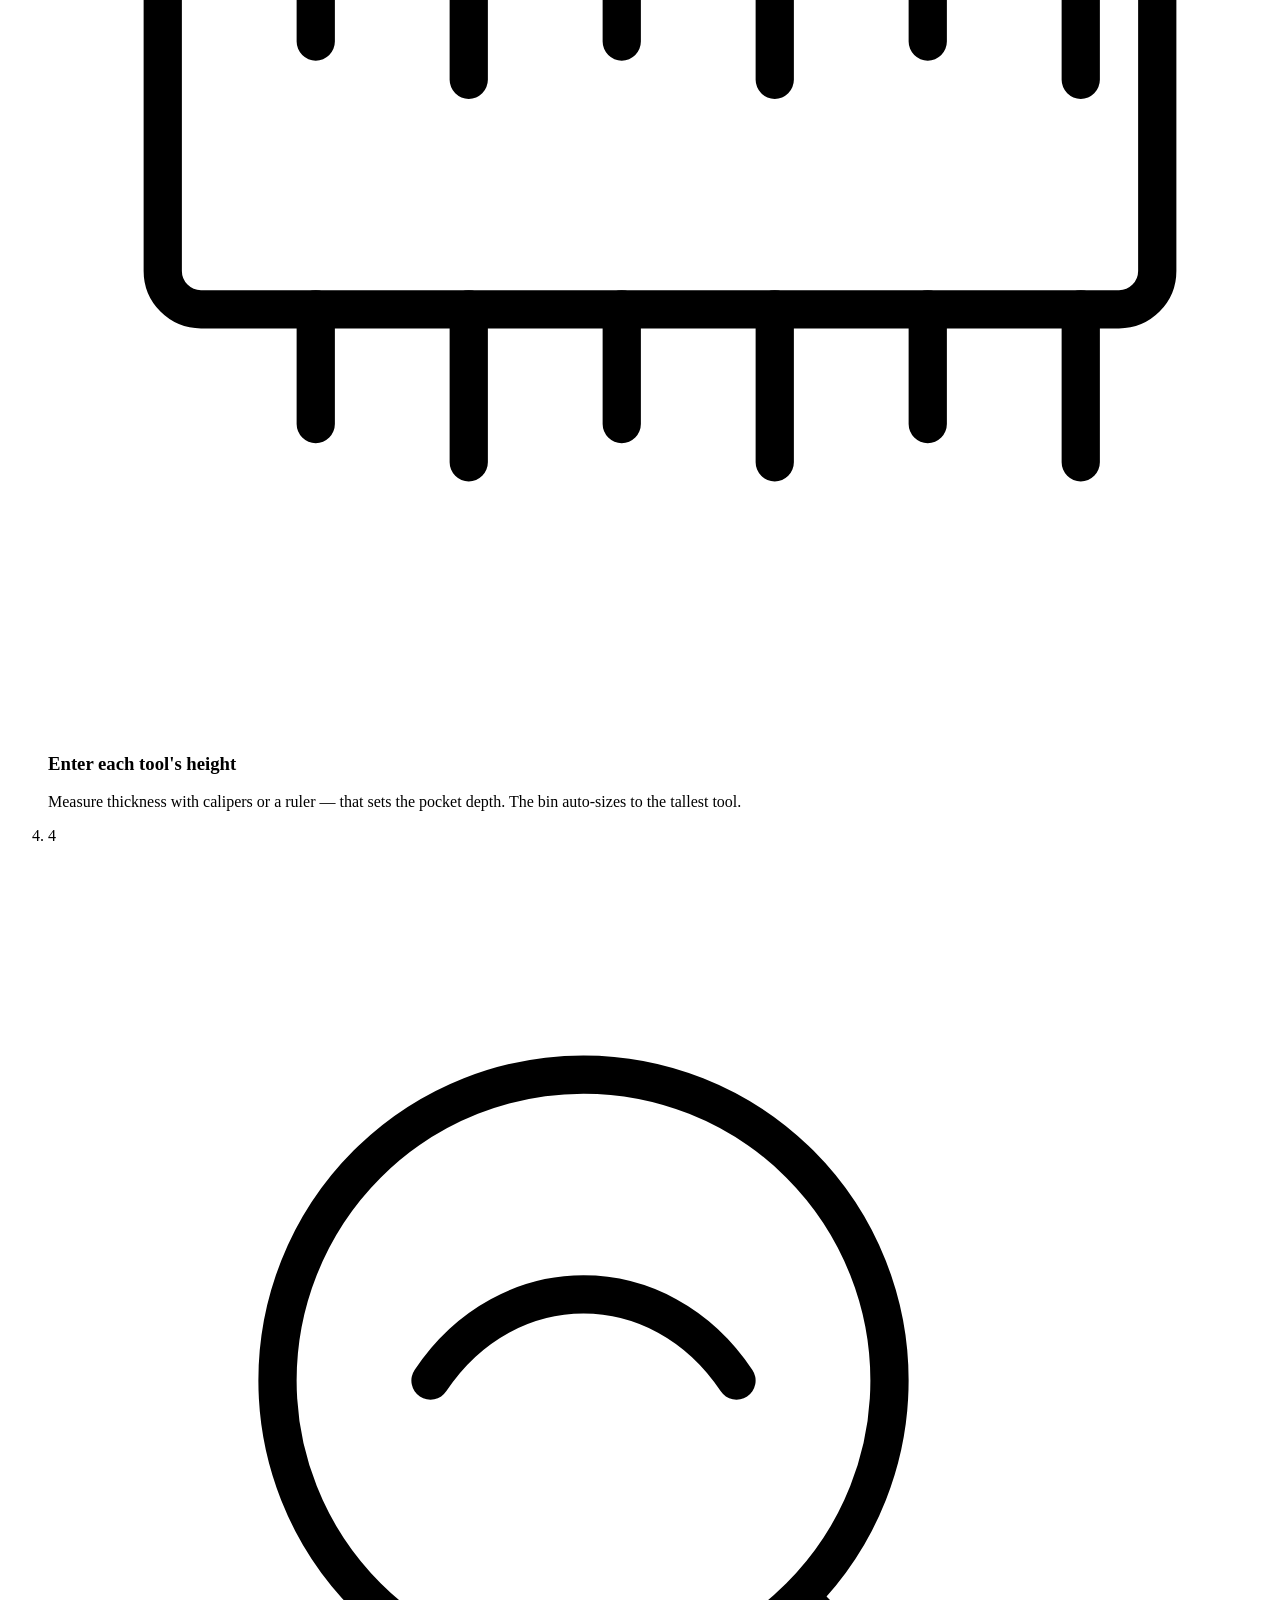
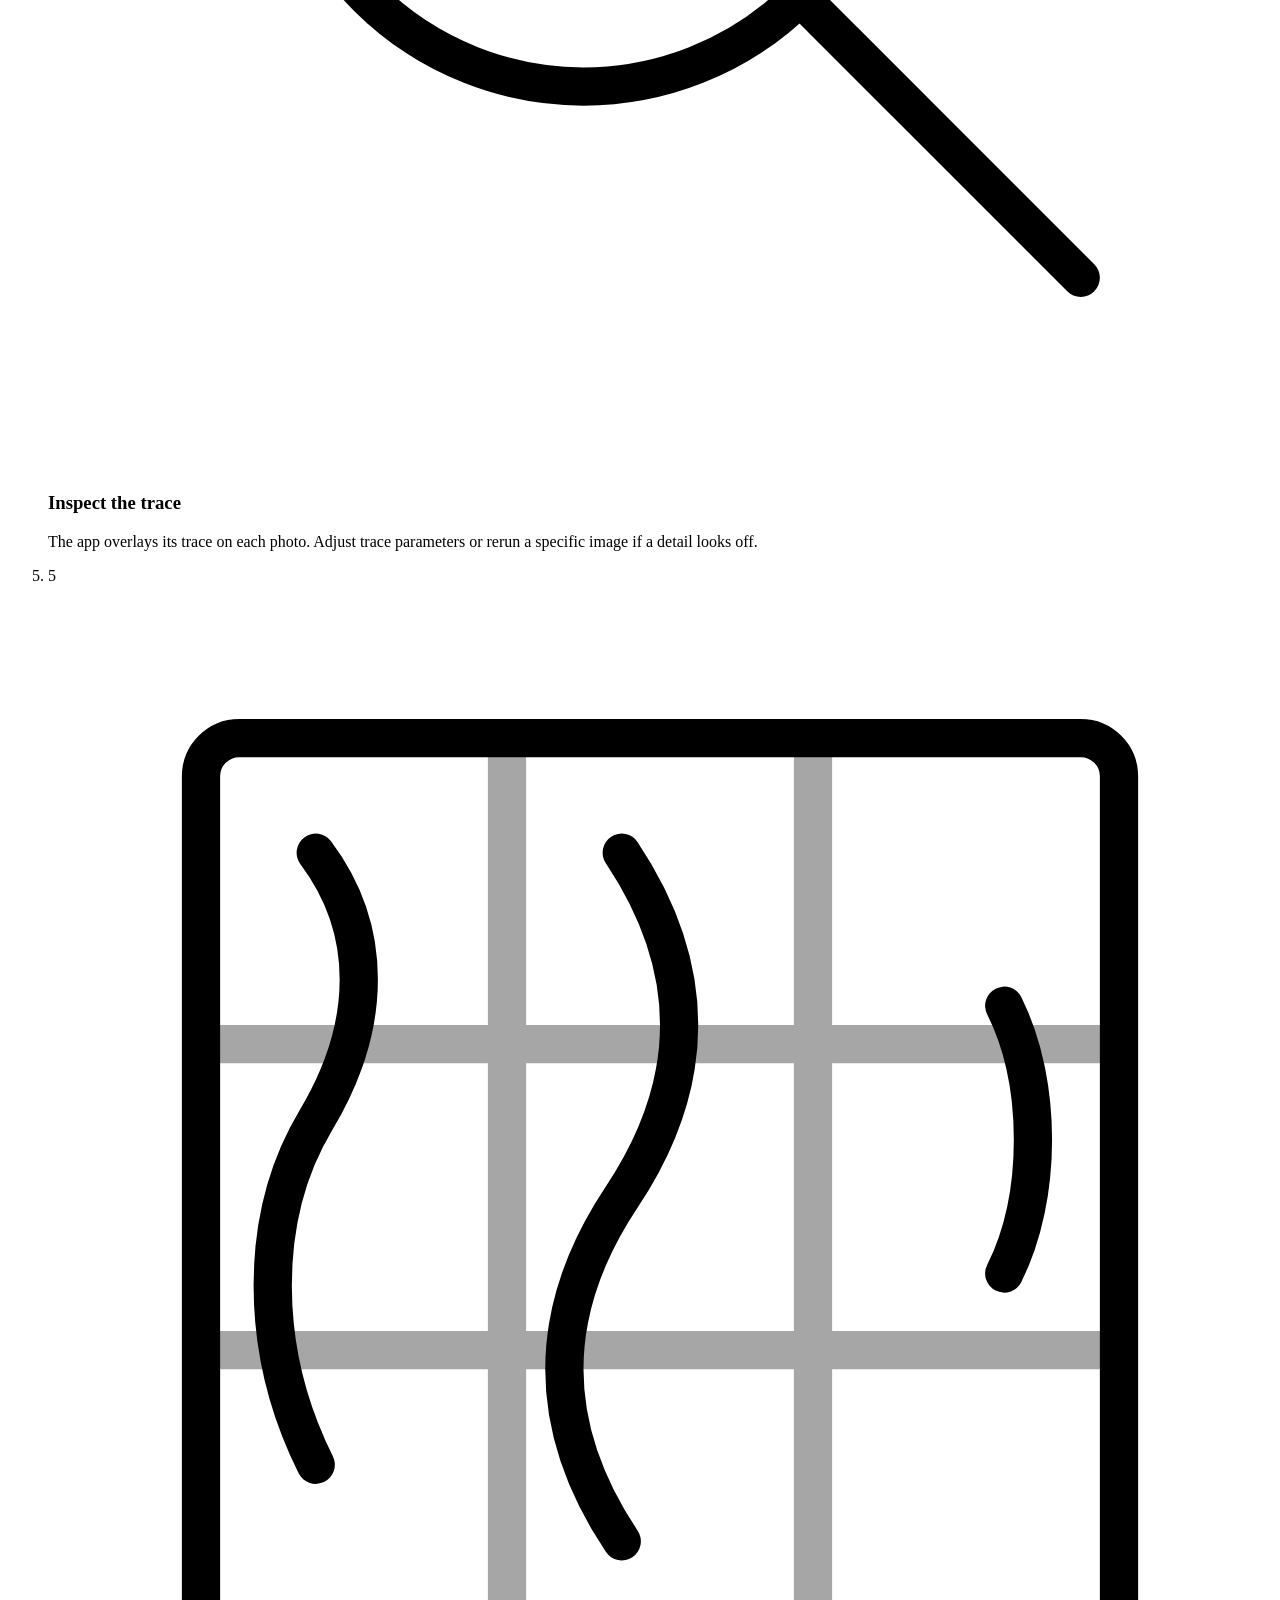
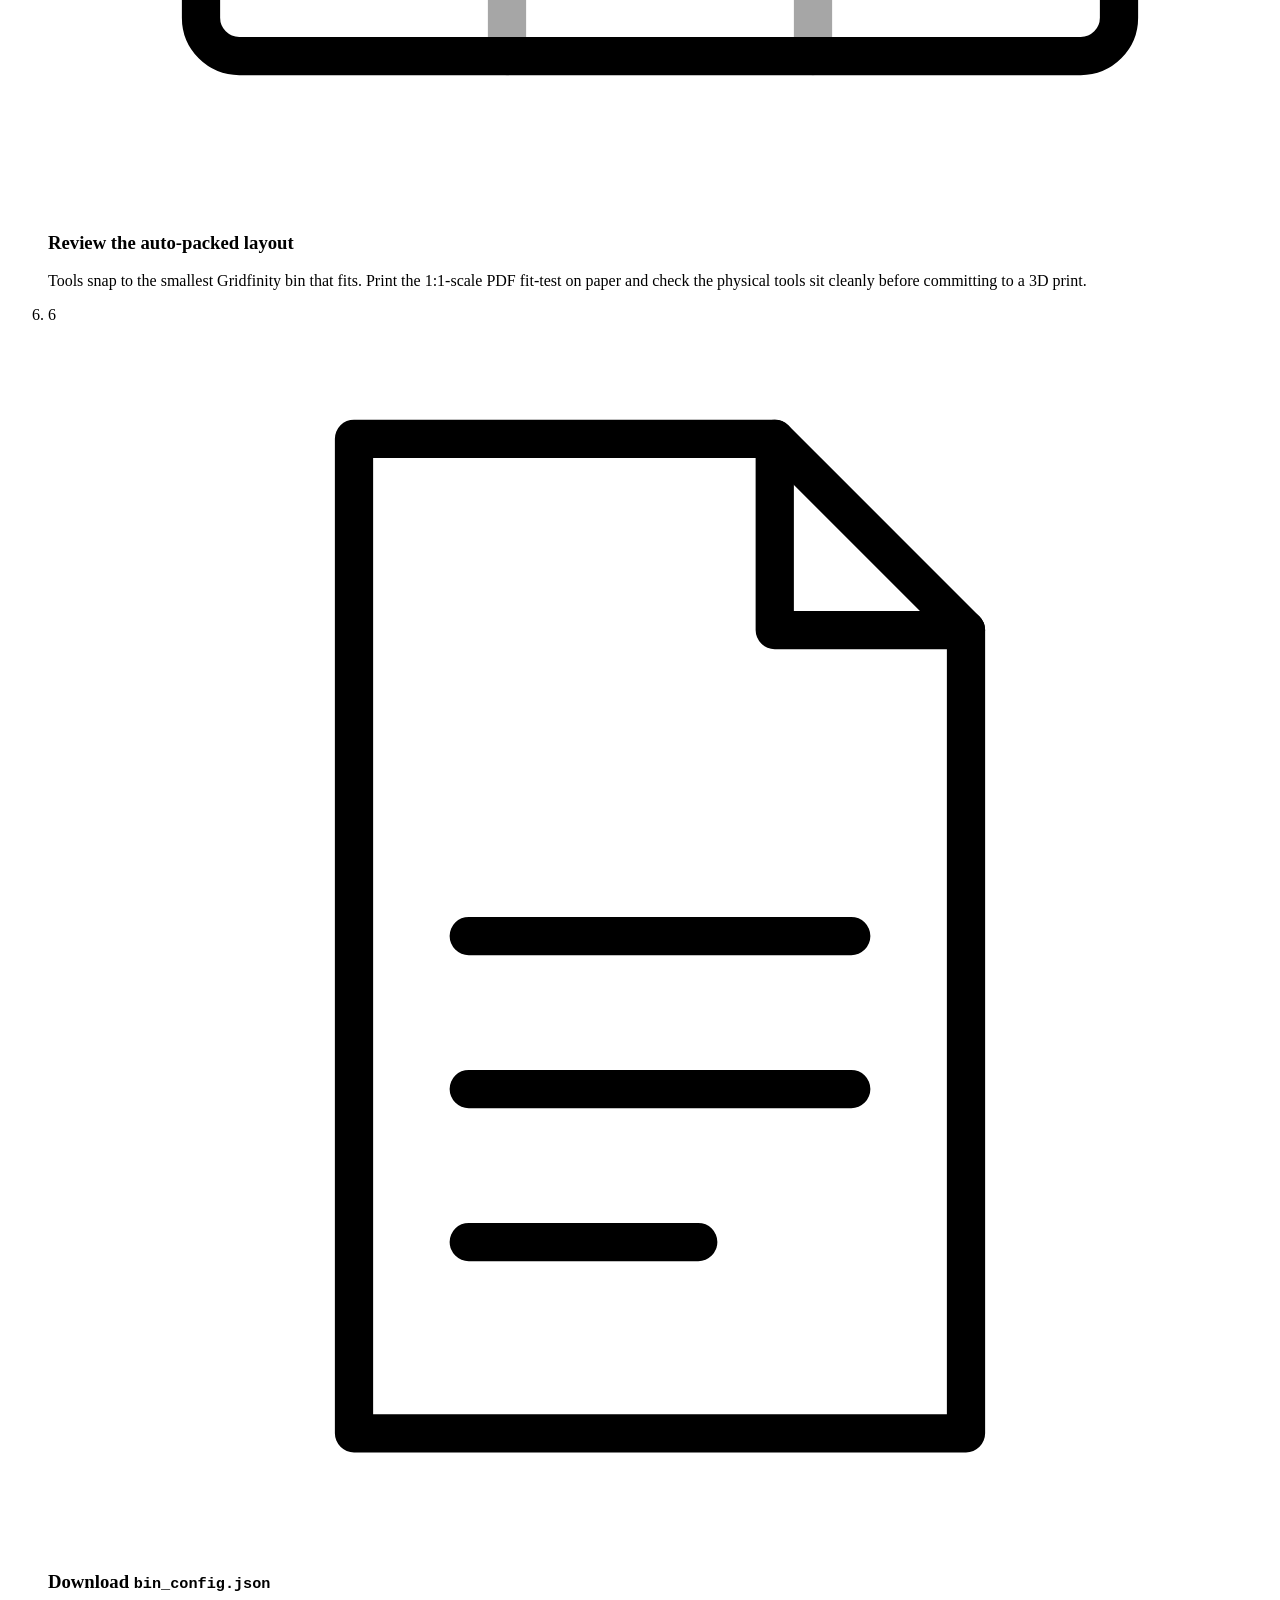
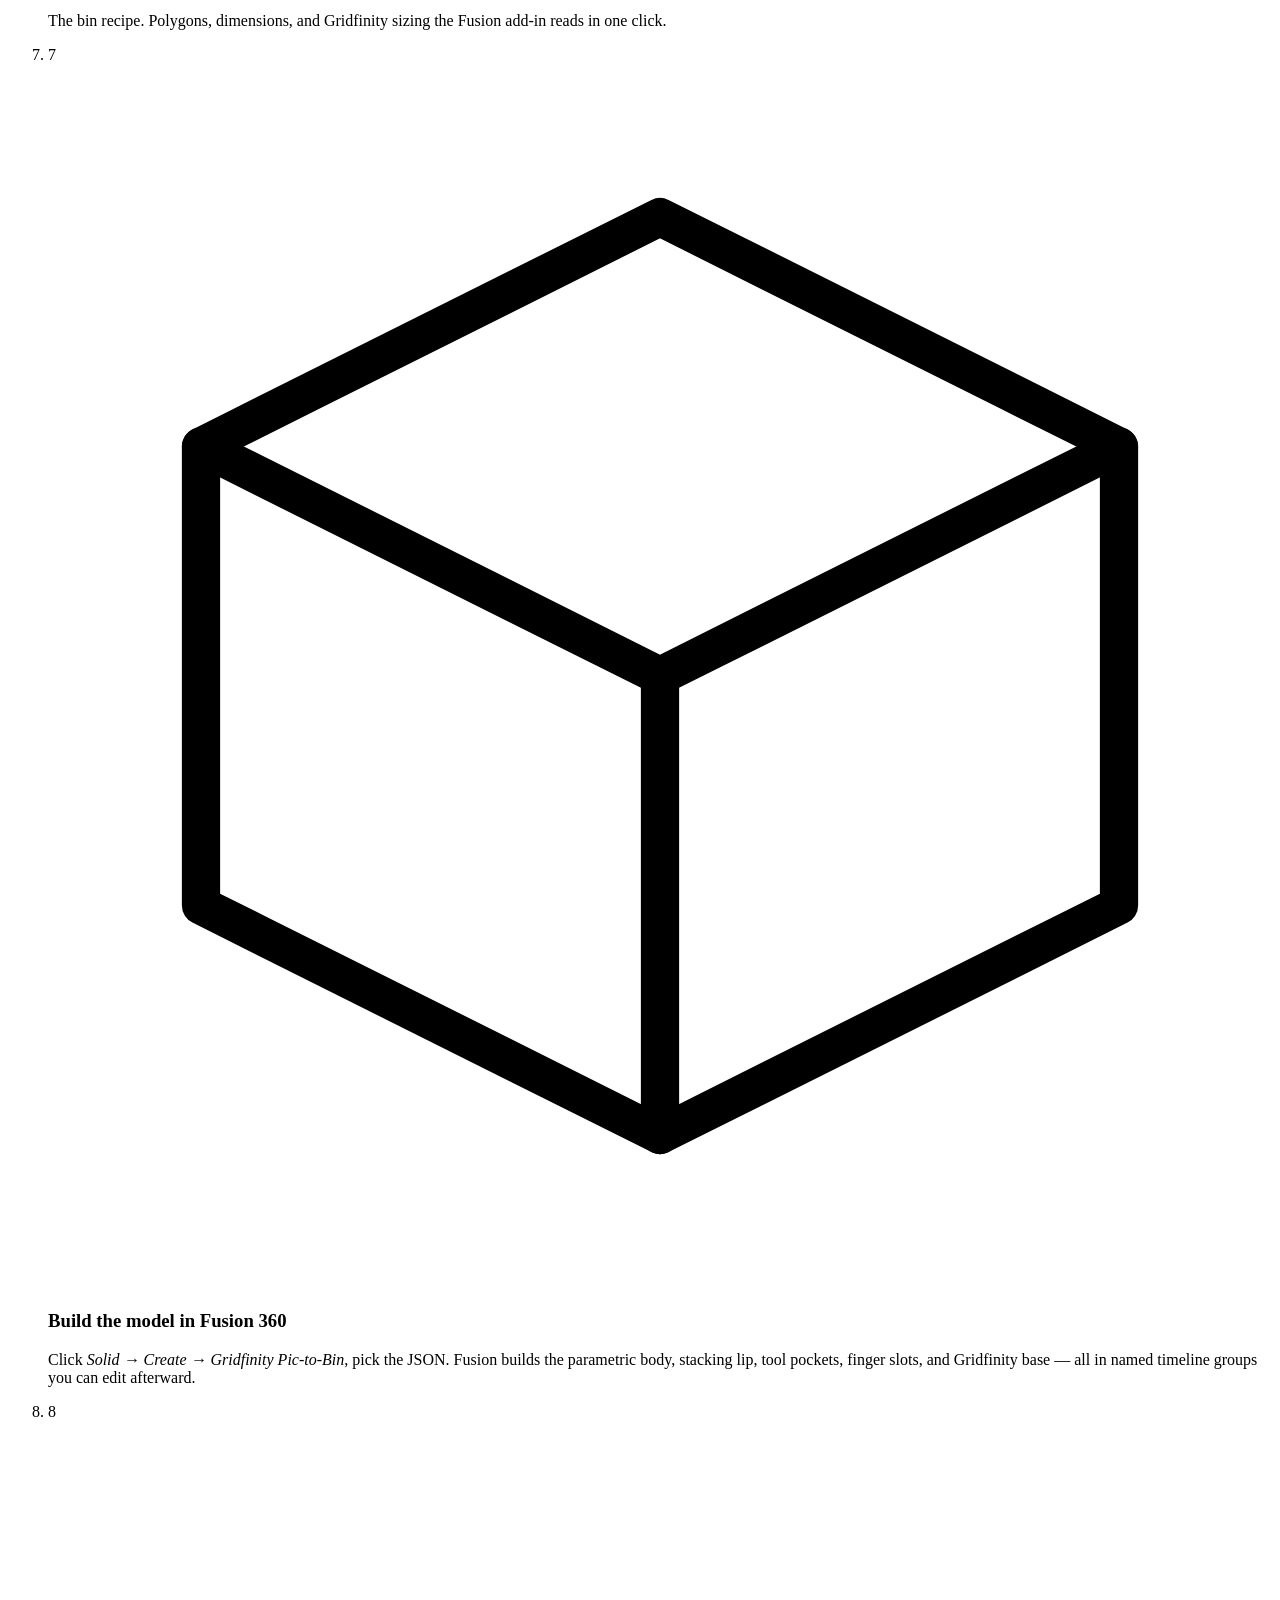
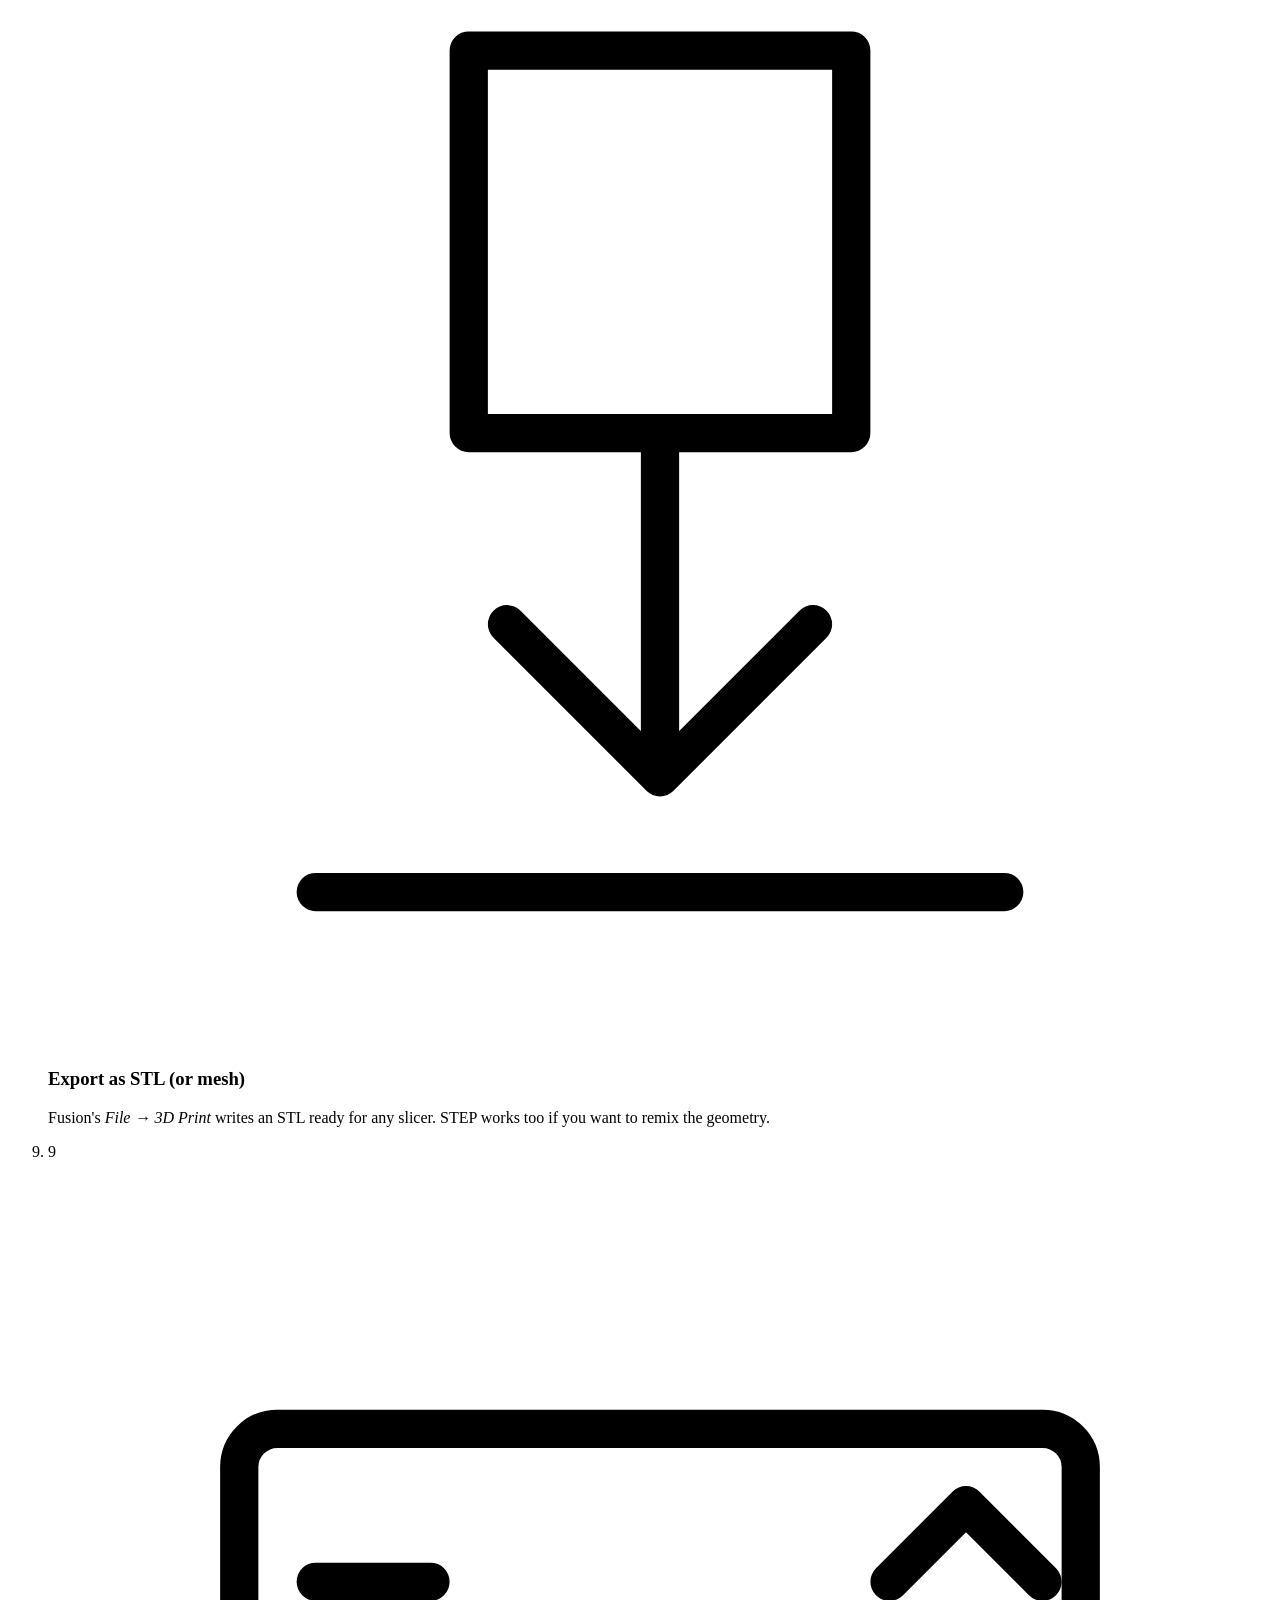
==== commit c678456f: "Fusion add-in: opt-in exports, easier installer, redo on complete jobs The Fusion add-in used to sil" ====
--- a/pic_to_bin/web/static/home.html
+++ b/pic_to_bin/web/static/home.html
@@ -89,30 +89,31 @@
         your Fusion API directory. <code>INSTALL.txt</code> inside has
         the exact paths for Windows and macOS — under a minute of setup.
       </p>
-      <p>
-        <a class="primary button-link" href="/download/fusion-addin.zip" download>
-          ⬇ Download Fusion add-in (.zip)
-        </a>
-      </p>
-      <details class="install-summary">
-        <summary>Show install steps</summary>
+
+      <div class="setup-block">
+        <h3>① Install the Fusion 360 add-in</h3>
+        <p>
+          Download the ZIP, extract it, then double-click the installer
+          for your OS. Takes about 30 seconds. Fusion 360 must already
+          be installed and opened at least once.
+        </p>
+        <p>
+          <a class="primary button-link" href="/download/fusion-addin.zip" download>
+            ⬇ Download Fusion add-in (.zip)
+          </a>
+        </p>
         <ol class="fusion-steps">
           <li>
-            Extract <code>pic-to-bin-fusion.zip</code>. You'll see two
-            folders inside: <code>Scripts/</code> and <code>AddIns/</code>.
+            Extract <code>pic-to-bin-fusion.zip</code>.
           </li>
           <li>
-            Open your Fusion 360 API directory:
+            Double-click the installer for your OS:
             <ul>
-              <li><strong>Windows:</strong> <code>%APPDATA%\Autodesk\Autodesk Fusion 360\API</code></li>
-              <li><strong>macOS:</strong> <code>~/Library/Application Support/Autodesk/Autodesk Fusion 360/API</code></li>
+              <li><strong>Windows:</strong> <code>install_windows.bat</code></li>
+              <li><strong>macOS:</strong> <code>install_macos.command</code></li>
             </ul>
-          </li>
-          <li>
-            Drag the <code>pic_to_bin</code> folder from the ZIP's
-            <code>Scripts/</code> into the API's <code>Scripts/</code> folder,
-            and the <code>pic_to_bin</code> folder from <code>AddIns/</code>
-            into the API's <code>AddIns/</code>.
+            It finds your Fusion API folder, copies the add-in into it,
+            and prints the next steps.
           </li>
           <li>
             In Fusion 360, press <strong>Shift+S</strong>, switch to the
@@ -125,7 +126,69 @@
             <em>Solid → Create → Gridfinity Pic-to-Bin</em>.
           </li>
         </ol>
-      </details>
+        <details class="install-summary">
+          <summary>Manual install (if the installer doesn't work)</summary>
+          <ol class="fusion-steps">
+            <li>
+              Open your Fusion 360 user-API folder (paste this into the
+              File Explorer / Finder address bar — not a terminal):
+              <ul>
+                <li><strong>Windows:</strong> <code>%APPDATA%\Autodesk\Autodesk Fusion 360\API\AddIns</code></li>
+                <li><strong>macOS:</strong> <code>~/Library/Application Support/Autodesk/Autodesk Fusion 360/API/AddIns</code></li>
+              </ul>
+            </li>
+            <li>
+              Drag the ZIP's <code>AddIns/pic_to_bin</code> folder there so
+              the final path ends with
+              <code>…/AddIns/pic_to_bin/pic_to_bin.py</code>.
+            </li>
+            <li>
+              Then follow the Fusion enable-on-startup step above.
+            </li>
+          </ol>
+          <p class="hint">
+            Note: <code>C:\…\AppData\Local\Autodesk\webdeploy\…</code>
+            is Fusion's bundled-add-ins folder and gets wiped on every
+            Fusion update — user add-ins do <strong>not</strong> go there.
+          </p>
+        </details>
+      </div>
+
+      <div class="setup-block">
+        <h3>② Print the ArUco template</h3>
+        <p>
+          Print on plain paper at <strong>100 % scale</strong> (no
+          fit-to-page). One template is reusable — print once and
+          photograph as many tools as you like. Pick the paper size
+          you'll load; the green chroma-key variant helps SAM2 segment
+          light or reflective tools.
+        </p>
+        <div class="template-picker">
+          <label class="template-field">
+            <span>Paper size</span>
+            <select id="tpl-size">
+              <option value="letter">US Letter (8.5 × 11 in)</option>
+              <option value="legal">US Legal (8.5 × 14 in)</option>
+              <option value="a5">A5 (148 × 210 mm)</option>
+            </select>
+          </label>
+          <label class="template-field">
+            <span>Background</span>
+            <select id="tpl-bg">
+              <option value="white">White</option>
+              <option value="green">Chroma-key green (#00B140)</option>
+            </select>
+          </label>
+        </div>
+        <p>
+          <a id="tpl-download"
+             class="primary button-link"
+             href="/static/templates/template_letter_white.pdf"
+             download="pic_to_bin_template_letter_white.pdf">
+            ⬇ Download template (PDF)
+          </a>
+        </p>
+      </div>
     </section>
 
     <!-- How it works -->
